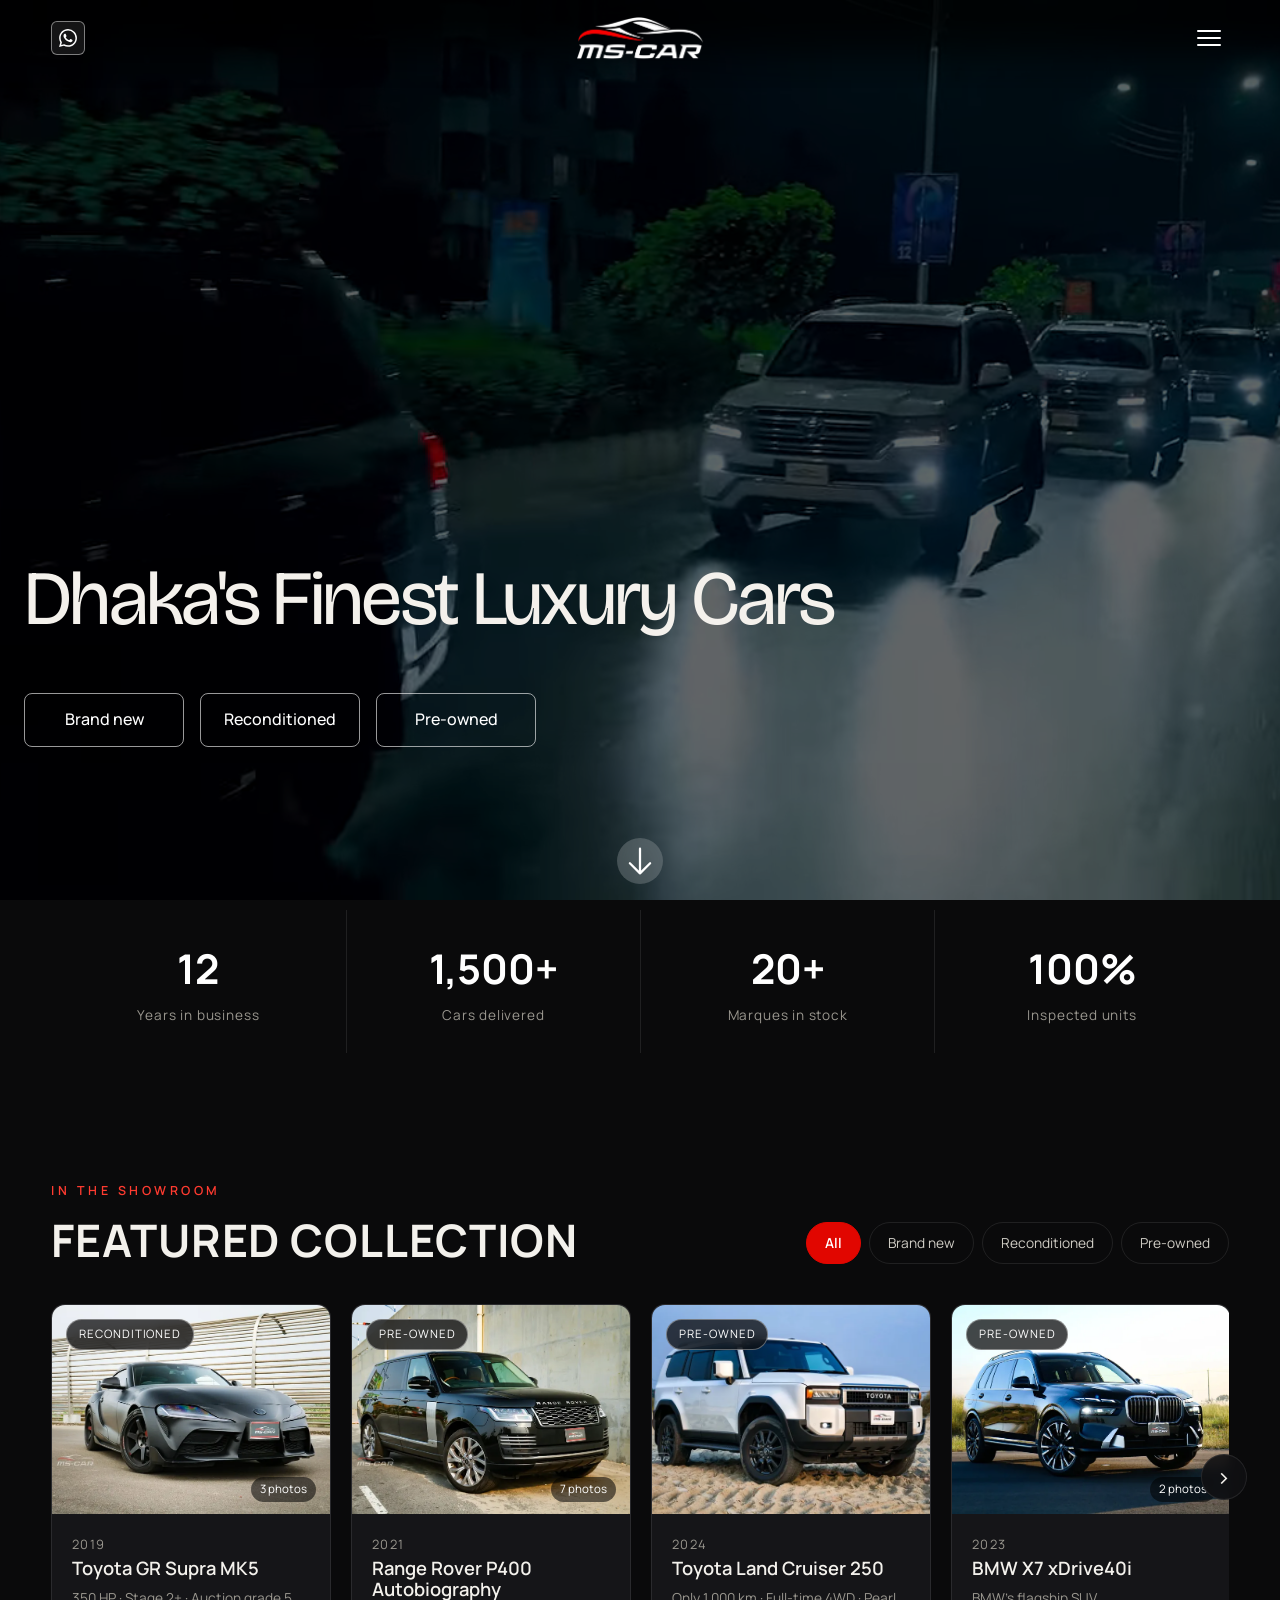
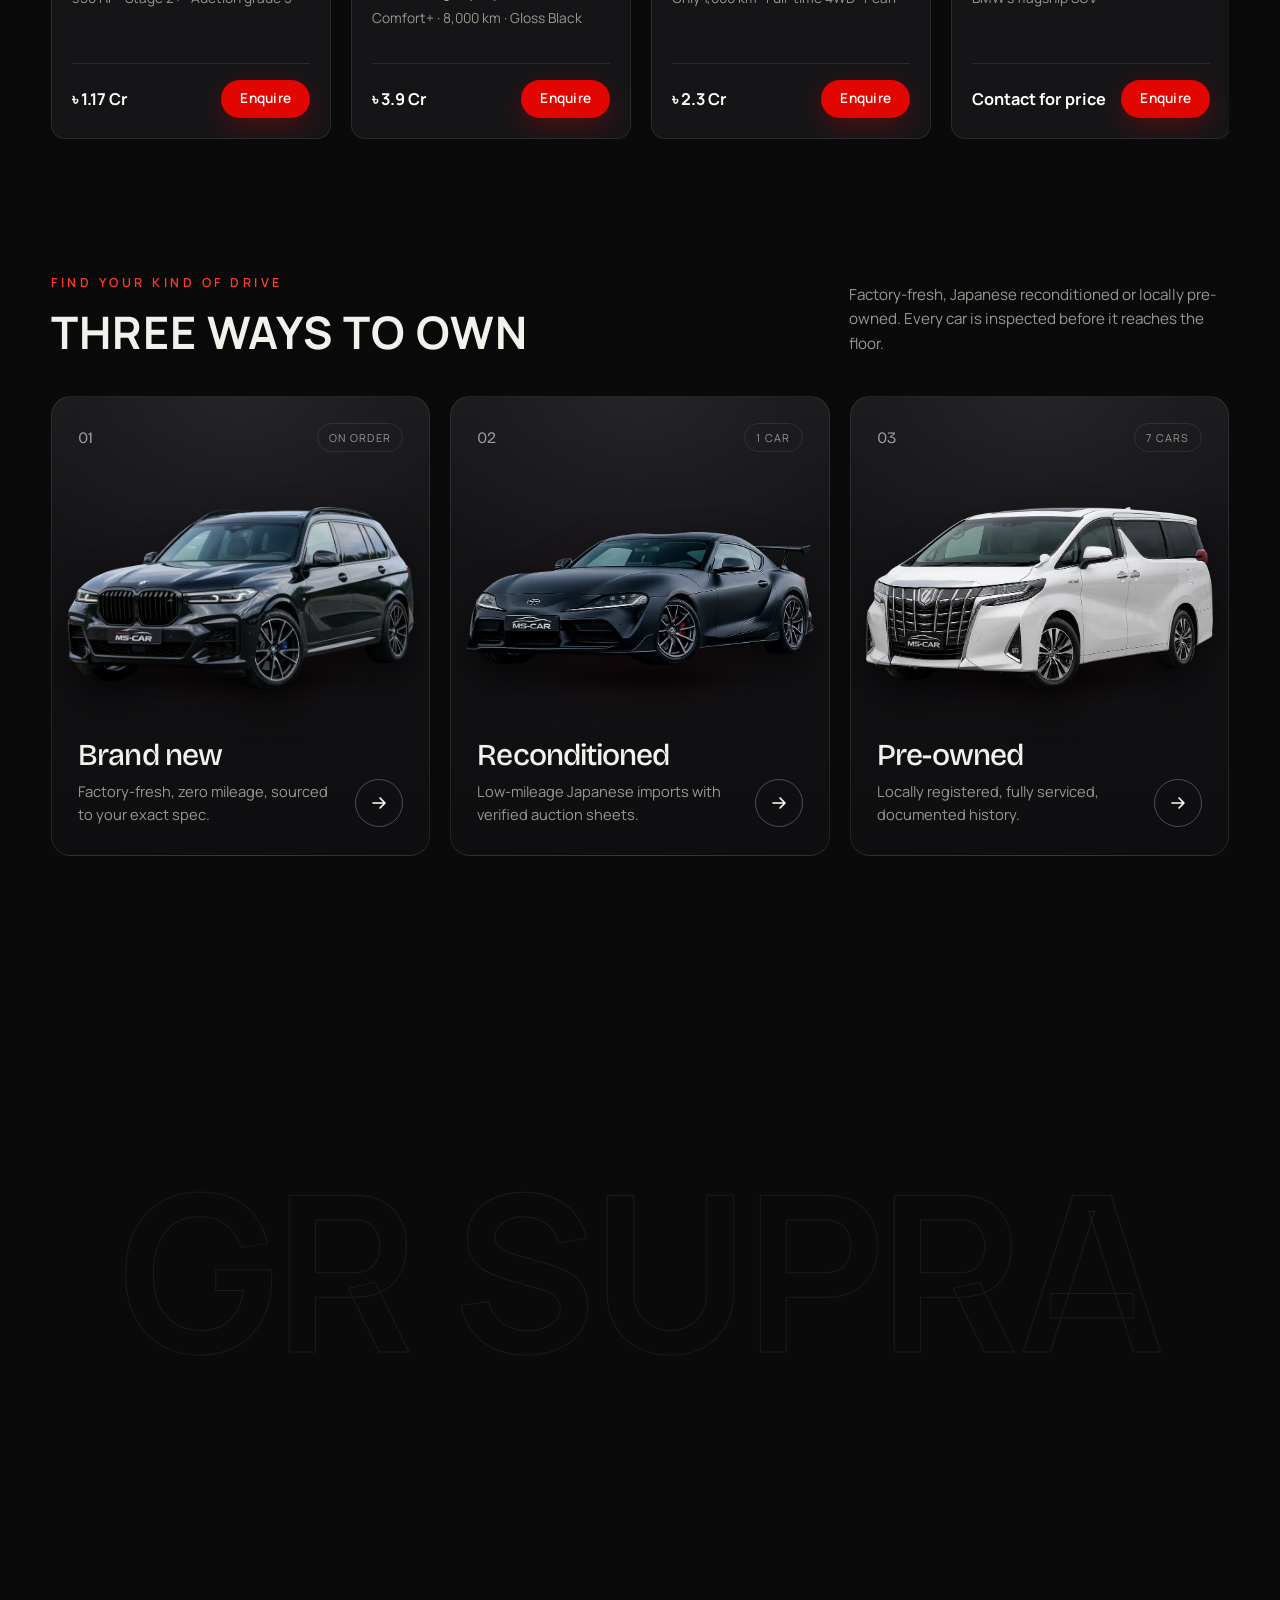
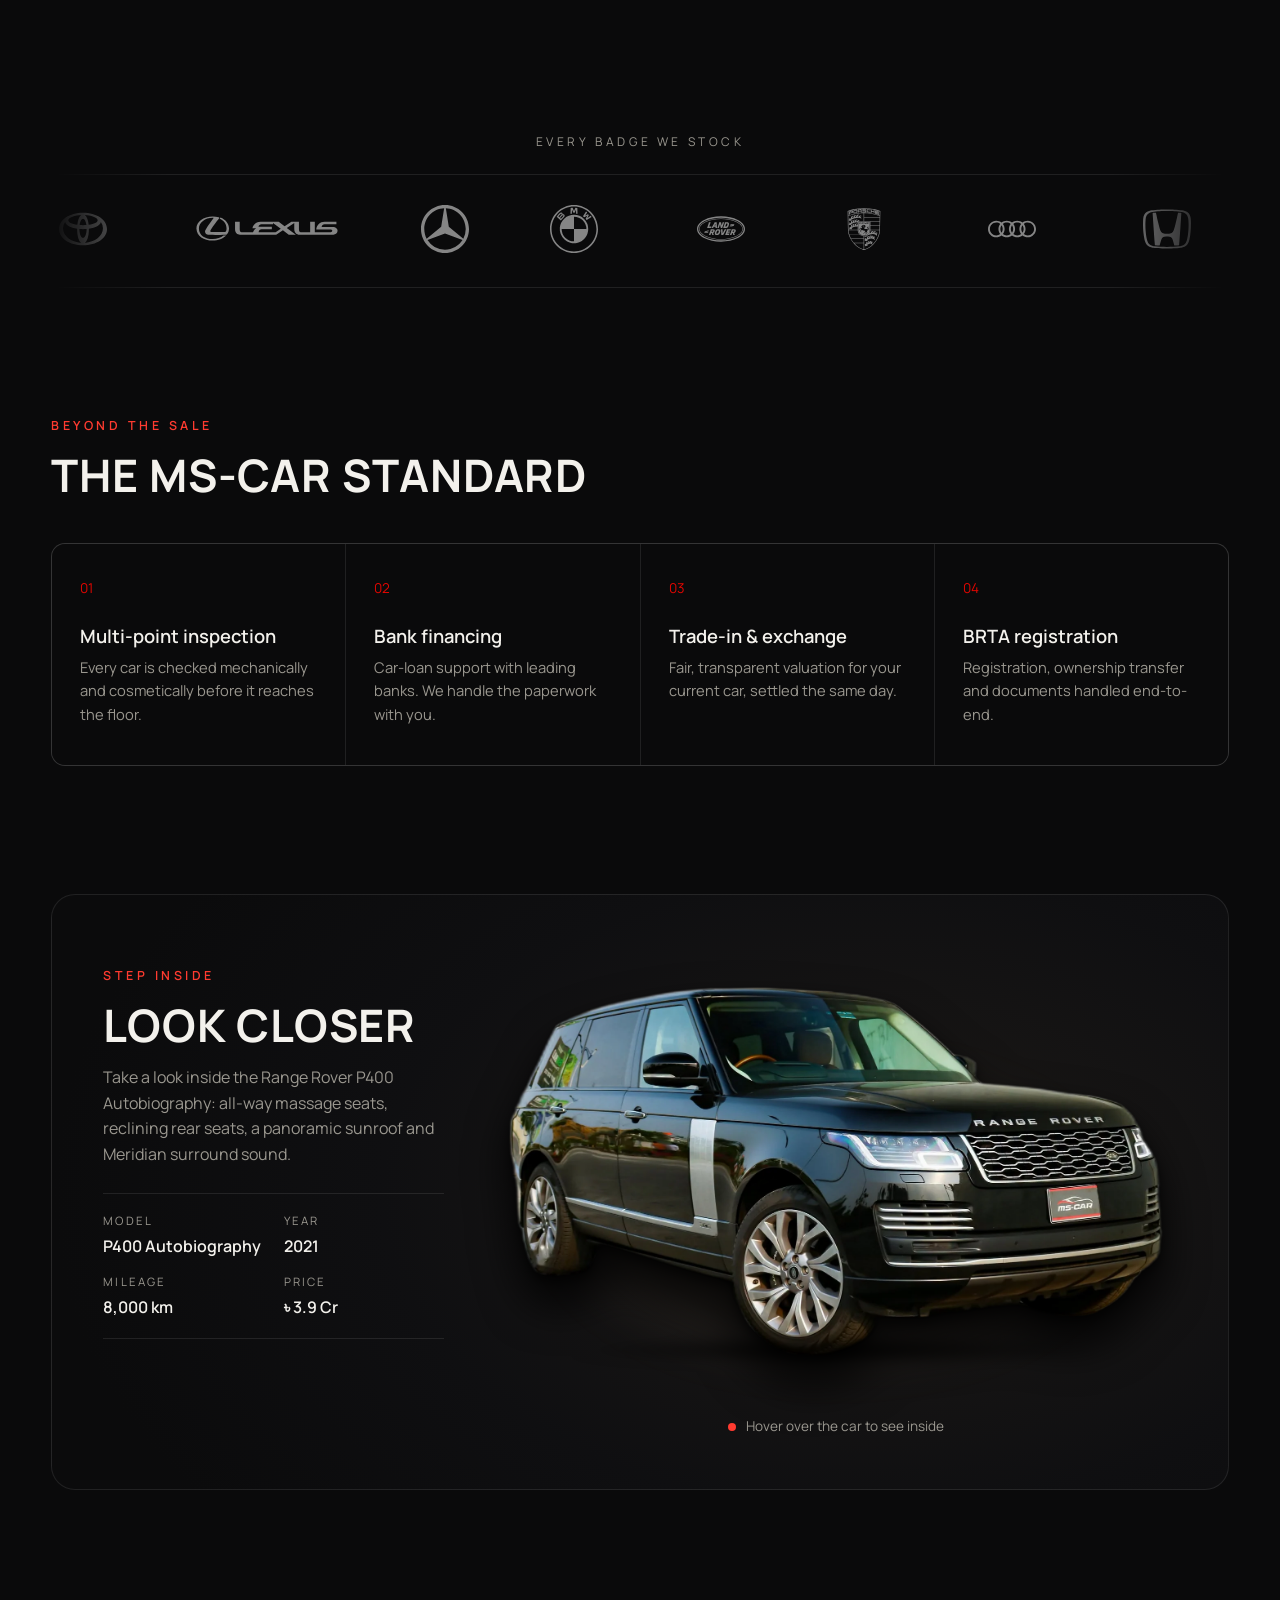
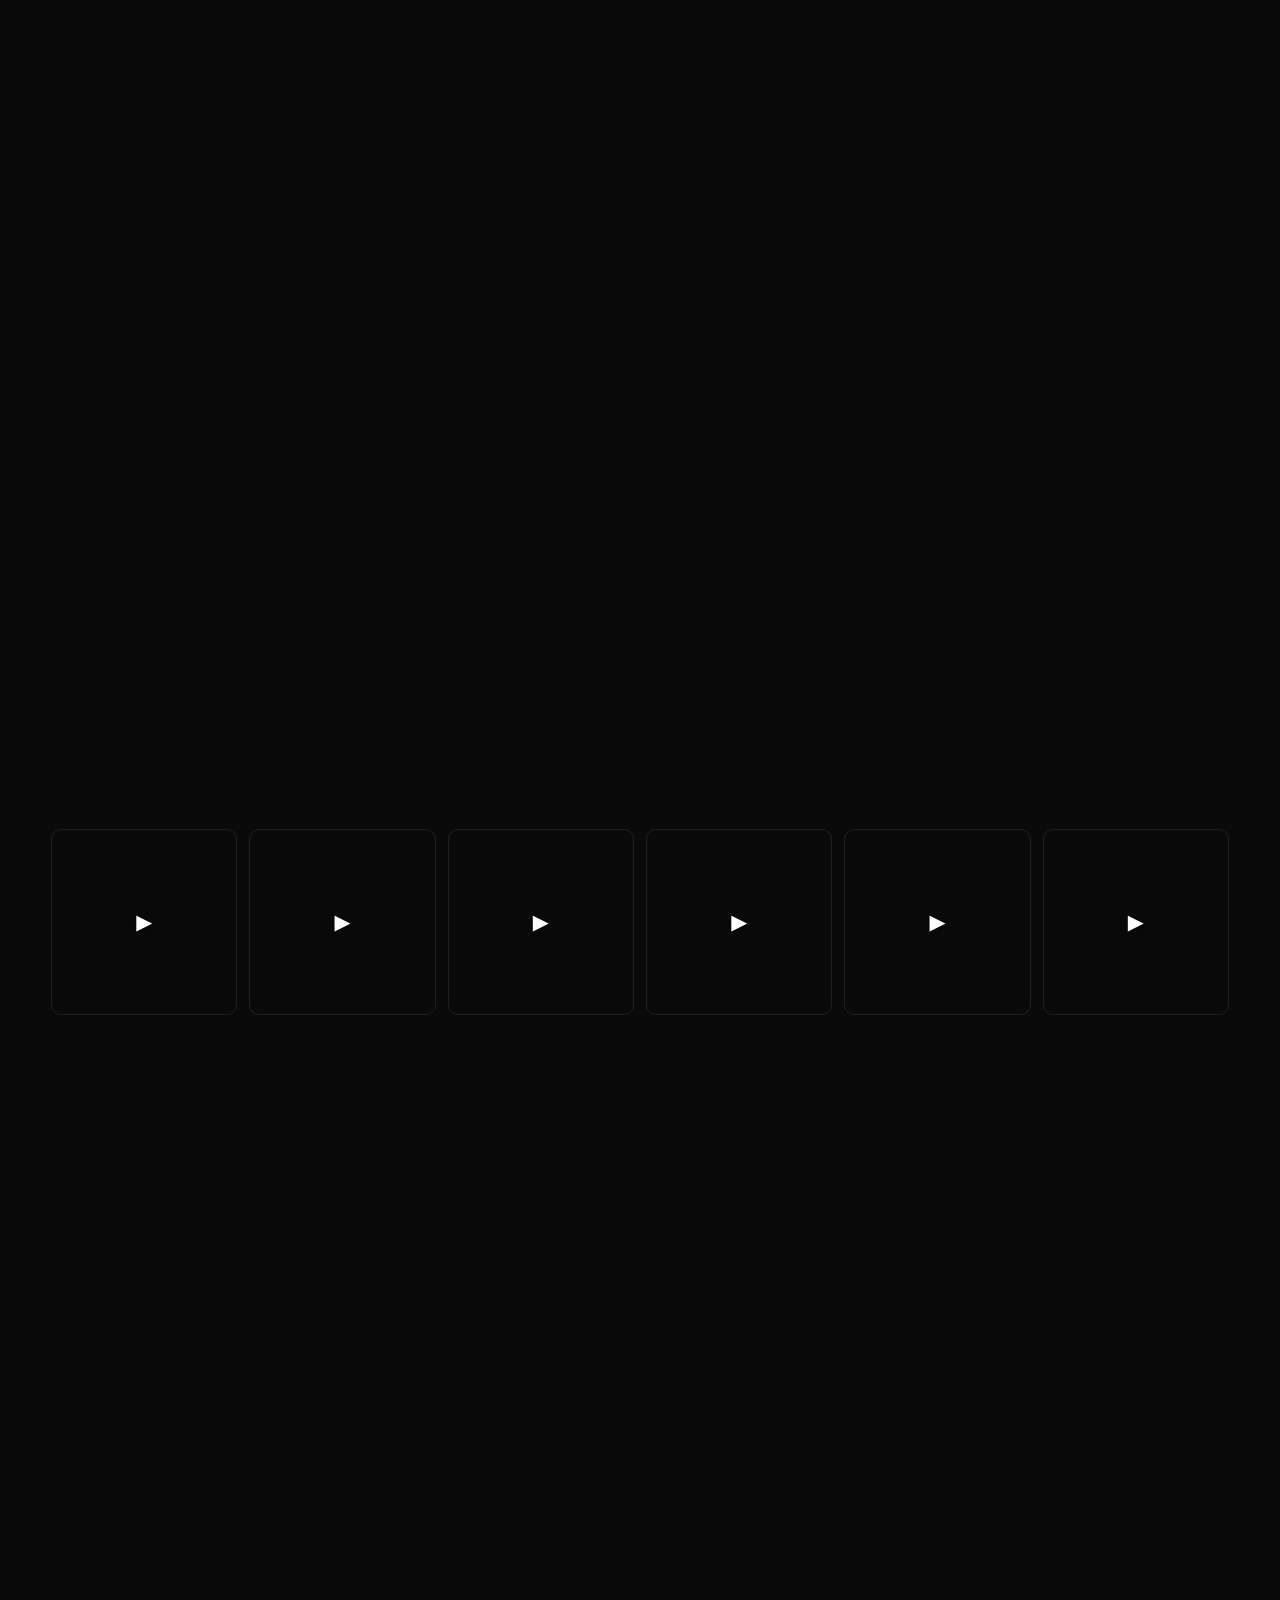
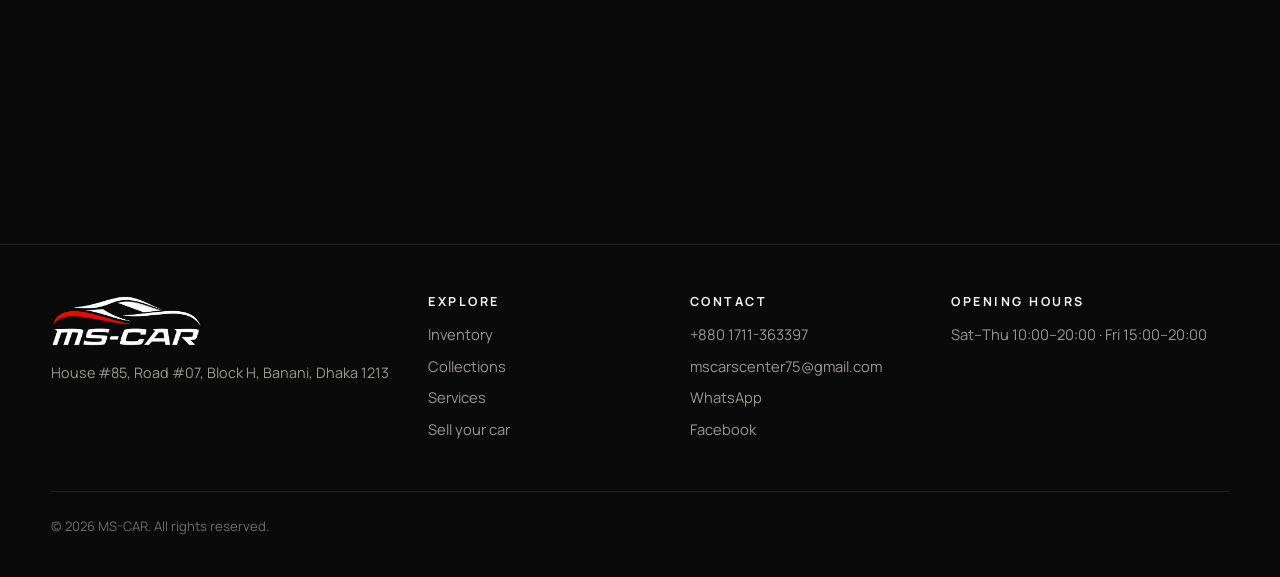
==== index.html @ f7b35444 "MS-CAR website demo Static demo site for MS-CAR (Banani, Dhaka): - Home: adaptive buffer-proof hero " ====
<!doctype html>
<html lang="en">
<head>
  <meta charset="utf-8">
  <meta name="viewport" content="width=device-width, initial-scale=1, viewport-fit=cover">
  <title>MS-CAR | Luxury Cars in Banani, Dhaka</title>
  <meta name="description" content="MS-CAR, Banani Model Town, Dhaka. Brand new, reconditioned and pre-owned luxury cars, hand-picked and fully inspected.">
  <meta name="theme-color" content="#0a0a0b">
  <link rel="icon" href="assets/img/favicon.svg" type="image/svg+xml">

  <!-- The poster shows instantly; it is the only hero asset fetched before first paint -->
  <link rel="preload" as="image" href="assets/video/hero-poster.jpg" media="(min-aspect-ratio: 100/105)" fetchpriority="high">
  <link rel="preload" as="image" href="assets/video/hero-poster-mobile.jpg" media="(max-aspect-ratio: 100/105)" fetchpriority="high">

  <link rel="preconnect" href="https://fonts.googleapis.com">
  <link rel="preconnect" href="https://fonts.gstatic.com" crossorigin>
  <link href="https://fonts.googleapis.com/css2?family=Bricolage+Grotesque:opsz,wght@12..96,300..600&family=Manrope:wght@300;400;500;600;700&family=Syncopate:wght@400;700&display=swap" rel="stylesheet">
  <link rel="stylesheet" href="css/style.css">
</head>
<body>

<!-- ============ HEADER ============ -->
<header class="nav" id="nav">
  <a class="nav__wa" data-wa href="#" aria-label="Chat with us on WhatsApp"><svg viewBox="0 0 24 24" width="18" height="18" fill="currentColor" aria-hidden="true"><path d="M17.47 14.38c-.3-.15-1.76-.87-2.03-.97-.27-.1-.47-.15-.67.15-.2.3-.77.97-.94 1.16-.17.2-.35.22-.64.08-.3-.15-1.26-.47-2.39-1.48-.88-.79-1.48-1.76-1.65-2.06-.17-.3-.02-.46.13-.6.13-.14.3-.35.45-.52.15-.17.2-.3.3-.5.1-.2.05-.37-.03-.52-.07-.15-.67-1.61-.92-2.2-.24-.58-.49-.5-.67-.51h-.57c-.2 0-.52.07-.8.37-.27.3-1.04 1.02-1.04 2.48s1.07 2.88 1.21 3.07c.15.2 2.1 3.2 5.08 4.49.71.3 1.26.49 1.7.63.71.22 1.36.19 1.87.12.57-.09 1.76-.72 2-1.41.25-.7.25-1.29.18-1.41-.08-.13-.27-.2-.57-.35M12.05 21.8a9.87 9.87 0 0 1-5.03-1.38l-.36-.22-3.74.99 1-3.65-.24-.37a9.86 9.86 0 0 1-1.51-5.26c0-5.45 4.44-9.88 9.89-9.88a9.88 9.88 0 0 1 9.88 9.9c0 5.44-4.44 9.88-9.89 9.88m8.41-18.3A11.82 11.82 0 0 0 12.05 0C5.5 0 .16 5.34.16 11.9c0 2.09.55 4.14 1.59 5.94L.06 24l6.3-1.65a11.9 11.9 0 0 0 5.69 1.45h.01c6.55 0 11.89-5.34 11.89-11.9 0-3.17-1.24-6.16-3.48-8.4Z"/></svg></a>
  <a class="brand" href="#top" aria-label="MS-CAR home">
    <img src="assets/img/logo-white-sm.png" alt="MS-CAR" class="brand__logo" width="527" height="187">
  </a>
  <button class="nav__burger" aria-label="Open menu" aria-expanded="false" aria-controls="drawer"><span></span><span></span><span></span></button>
</header>

<div class="drawer" id="drawer" hidden>
  <a href="#inventory">Inventory</a>
  <a href="#categories">Collections</a>
  <a href="#services">Services</a>
  <a href="#showroom">Showroom</a>
  <a href="sell.html">Sell your car</a>
  <a href="#contact">Contact</a>
  <a class="btn btn--gold" data-wa href="#">Chat on WhatsApp</a>
</div>

<main id="top">

  <!-- ============ HERO (adaptive video) ============ -->
  <section class="hero" id="hero" data-video-base="assets/video/hero" data-tiers="720,480,mobile">
    <div class="hero__media">
      <div class="hero__poster"></div>
      <video class="hero__video" muted playsinline loop disablepictureinpicture preload="none" aria-hidden="true" tabindex="-1"></video>
      <div class="hero__shade"></div>
    </div>

    <div class="hero__content">
      <h1 class="hero__title">Dhaka's Finest Luxury Cars</h1>
      <div class="hero__cats">
        <a class="hero__cat" href="#inventory" data-jump="Brand new">Brand new</a>
        <a class="hero__cat" href="#inventory" data-jump="Reconditioned">Reconditioned</a>
        <a class="hero__cat" href="#inventory" data-jump="Pre-owned">Pre-owned</a>
      </div>
    </div>

    <a class="hero__scroll" href="#inventory" aria-label="Scroll down">
      <svg viewBox="0 0 24 24" fill="none" aria-hidden="true"><path d="M12 3.75v16.5m0 0 6.75-6.75M12 20.25 5.25 13.5" stroke="#fff" stroke-width="1.5" stroke-linecap="round" stroke-linejoin="round"/></svg>
    </a>
  </section>

  <!-- ============ STATS ============ -->
  <section class="stats" id="stats" aria-label="At a glance">
    <!-- PLACEHOLDER figures: confirm with client -->
    <div class="stat reveal"><b data-count="12">0</b><span>Years in business</span></div>
    <div class="stat reveal"><b data-count="1500" data-suffix="+">0</b><span>Cars delivered</span></div>
    <div class="stat reveal"><b data-count="20" data-suffix="+">0</b><span>Marques in stock</span></div>
    <div class="stat reveal"><b data-count="100" data-suffix="%">0</b><span>Inspected units</span></div>
  </section>

  <!-- ============ INVENTORY ============ -->
  <section class="section" id="inventory">
    <div class="section__head">
      <div>
        <p class="eyebrow reveal">In the showroom</p>
        <h2 class="reveal">Featured collection</h2>
      </div>
      <div class="filters reveal" role="tablist" aria-label="Filter cars">
        <button class="chip is-active" data-filter="all" role="tab" aria-selected="true">All</button>
        <button class="chip" data-filter="Brand new" role="tab" aria-selected="false">Brand new</button>
        <button class="chip" data-filter="Reconditioned" role="tab" aria-selected="false">Reconditioned</button>
        <button class="chip" data-filter="Pre-owned" role="tab" aria-selected="false">Pre-owned</button>
      </div>
    </div>

    <div class="rail">
      <button class="rail__btn rail__btn--prev" aria-label="Previous cars">‹</button>
      <div class="rail__track" id="cars" tabindex="0" aria-live="polite"></div>
      <button class="rail__btn rail__btn--next" aria-label="Next cars">›</button>
    </div>
  </section>

  <!-- ============ CATEGORIES ============ -->
  <section class="section" id="categories">
    <div class="section__head">
      <div>
        <p class="eyebrow reveal">Find your kind of drive</p>
        <h2 class="reveal">Three ways to own</h2>
      </div>
      <p class="section__lead reveal">Factory-fresh, Japanese reconditioned or locally pre-owned. Every car is inspected before it reaches the floor.</p>
    </div>
    <div class="cats">
      <a class="cat reveal" href="#inventory" data-jump="Brand new">
        <div class="cat__top"><span class="cat__n">01</span><span class="cat__count" data-status-count="Brand new"></span></div>
        <div class="cat__stage">
          <span class="cat__glow" aria-hidden="true"></span>
          <img class="cat__car" src="assets/img/cutouts/bmw-x7-2023.webp" alt="" loading="lazy" decoding="async">
          <span class="cat__shadow" aria-hidden="true"></span>
        </div>
        <div class="cat__body">
          <div><h3>Brand new</h3><p>Factory-fresh, zero mileage, sourced to your exact spec.</p></div>
          <span class="cat__go" aria-hidden="true"><svg viewBox="0 0 16 16" width="16" height="16" fill="none" aria-hidden="true"><path d="M2 8h12M9 3l5 5-5 5" stroke="currentColor" stroke-width="1.6" stroke-linecap="round" stroke-linejoin="round"/></svg></span>
        </div>
      </a>
      <a class="cat reveal" href="#inventory" data-jump="Reconditioned">
        <div class="cat__top"><span class="cat__n">02</span><span class="cat__count" data-status-count="Reconditioned"></span></div>
        <div class="cat__stage">
          <span class="cat__glow" aria-hidden="true"></span>
          <img class="cat__car" src="assets/img/cutouts/toyota-supra-2019.webp" alt="" loading="lazy" decoding="async">
          <span class="cat__shadow" aria-hidden="true"></span>
        </div>
        <div class="cat__body">
          <div><h3>Reconditioned</h3><p>Low-mileage Japanese imports with verified auction sheets.</p></div>
          <span class="cat__go" aria-hidden="true"><svg viewBox="0 0 16 16" width="16" height="16" fill="none" aria-hidden="true"><path d="M2 8h12M9 3l5 5-5 5" stroke="currentColor" stroke-width="1.6" stroke-linecap="round" stroke-linejoin="round"/></svg></span>
        </div>
      </a>
      <a class="cat reveal" href="#inventory" data-jump="Pre-owned">
        <div class="cat__top"><span class="cat__n">03</span><span class="cat__count" data-status-count="Pre-owned"></span></div>
        <div class="cat__stage">
          <span class="cat__glow" aria-hidden="true"></span>
          <img class="cat__car" src="assets/img/cutouts/toyota-alphard-2020.webp" alt="" loading="lazy" decoding="async">
          <span class="cat__shadow" aria-hidden="true"></span>
        </div>
        <div class="cat__body">
          <div><h3>Pre-owned</h3><p>Locally registered, fully serviced, documented history.</p></div>
          <span class="cat__go" aria-hidden="true"><svg viewBox="0 0 16 16" width="16" height="16" fill="none" aria-hidden="true"><path d="M2 8h12M9 3l5 5-5 5" stroke="currentColor" stroke-width="1.6" stroke-linecap="round" stroke-linejoin="round"/></svg></span>
        </div>
      </a>
    </div>
  </section>

  <!-- ============ SPOTLIGHT (reel) ============ -->
  <section class="spot" id="spotlight">
    <span class="spot__bgword" aria-hidden="true">GR SUPRA</span>
    <div class="spot__wrap">
      <div class="spot__media reveal">
        <span class="spot__glow" aria-hidden="true"></span>
        <div class="spot__frame" id="spotFrame">
          <img class="spot__poster" src="assets/video/supra-reel-poster.jpg" alt="Toyota GR Supra MK5 at MS-CAR" width="720" height="1280" loading="lazy" decoding="async">
          <video class="spot__video" muted playsinline loop preload="none" disablepictureinpicture data-base="assets/video/supra-reel" aria-label="Walk-around video of the Toyota GR Supra MK5"></video>
          <button class="spot__sound" type="button" aria-pressed="false" aria-label="Turn sound on"><svg class="i-off" viewBox="0 0 24 24" width="18" height="18" fill="none" stroke="currentColor" stroke-width="1.8" stroke-linecap="round" stroke-linejoin="round" aria-hidden="true"><path d="M11 5 6 9H3v6h3l5 4V5Z"/><path d="m22 9-6 6M16 9l6 6"/></svg><svg class="i-on" viewBox="0 0 24 24" width="18" height="18" fill="none" stroke="currentColor" stroke-width="1.8" stroke-linecap="round" stroke-linejoin="round" aria-hidden="true"><path d="M11 5 6 9H3v6h3l5 4V5Z"/><path d="M15.5 8.5a5 5 0 0 1 0 7M18.5 5.5a9 9 0 0 1 0 13"/></svg></button>
          <div class="spot__progress" aria-hidden="true"><span></span></div>
        </div>
      </div>
      <div class="spot__text">
        <p class="eyebrow reveal">Spotlight · On the floor now</p>
        <h2 class="reveal">Toyota GR Supra MK5</h2>
        <p class="spot__lead reveal">Where aggressive design meets pure performance. Stage 2+ tuned to 350 HP, Japan auction grade 5, and never run on local octane. Watch the walk-around, filmed at MS-CAR.</p>
        <dl class="spot__facts reveal">
          <div><dt>Year</dt><dd>2019</dd></div>
          <div><dt>Power</dt><dd>350 HP</dd></div>
          <div><dt>Mileage</dt><dd>12,600 km</dd></div>
          <div><dt>Price</dt><dd>৳ 1.17 Cr</dd></div>
        </dl>
        <div class="spot__ctas reveal">
          <a class="btn btn--gold" href="car.html?id=toyota-gr-supra-mk5-2019">View full details</a>
          <a class="btn btn--ghost" data-wa-car="2019 Toyota GR Supra MK5" href="#">Enquire on WhatsApp</a>
        </div>
      </div>
    </div>
  </section>

  <!-- ============ BRANDS MARQUEE ============ -->
  <section class="brands" aria-labelledby="brandsTitle">
    <p class="brands__title" id="brandsTitle">Every badge we stock</p>
    <div class="marquee" aria-label="Brand logos">
      <div class="marquee__track" id="brands"></div>
    </div>
  </section>

  <!-- ============ SERVICES ============ -->
  <section class="section" id="services">
    <p class="eyebrow reveal">Beyond the sale</p>
    <h2 class="reveal">The MS-CAR standard</h2>
    <div class="services">
      <article class="svc reveal"><span class="svc__n">01</span><h3>Multi-point inspection</h3><p>Every car is checked mechanically and cosmetically before it reaches the floor.</p></article>
      <article class="svc reveal"><span class="svc__n">02</span><h3>Bank financing</h3><p>Car-loan support with leading banks. We handle the paperwork with you.</p></article>
      <article class="svc reveal"><span class="svc__n">03</span><h3>Trade-in &amp; exchange</h3><p>Fair, transparent valuation for your current car, settled the same day.</p></article>
      <article class="svc reveal"><span class="svc__n">04</span><h3>BRTA registration</h3><p>Registration, ownership transfer and documents handled end-to-end.</p></article>
    </div>
  </section>

  <!-- ============ STEP INSIDE (interior reveal) ============ -->
  <section class="inside" id="inside">
    <div class="inside__wrap">
      <div class="inside__text">
        <p class="eyebrow reveal">Step inside</p>
        <h2 class="reveal">Look closer</h2>
        <p class="inside__lead reveal">Take a look inside the Range Rover P400 Autobiography: all-way massage seats, reclining rear seats, a panoramic sunroof and Meridian surround sound.</p>
        <dl class="inside__specs reveal">
          <div><dt>Model</dt><dd>P400 Autobiography</dd></div>
          <div><dt>Year</dt><dd>2021</dd></div>
          <div><dt>Mileage</dt><dd>8,000 km</dd></div>
          <div><dt>Price</dt><dd>৳ 3.9 Cr</dd></div>
        </dl>
        <div class="inside__ctas reveal">
          <a class="btn btn--gold" href="car.html?id=range-rover-p400-autobiography-2021">View full details</a>
          <a class="btn btn--ghost" data-wa-car="2021 Range Rover P400 Autobiography" href="#">Enquire</a>
        </div>
      </div>

      <div class="inside__stage" id="insideStage">
        <span class="inside__glow" aria-hidden="true"></span>
        <div class="inside__car" id="insideCar">
          <img class="inside__ext" src="assets/img/inside/rr-exterior.webp" alt="2021 Range Rover P400 Autobiography in Gloss Black" width="1600" height="903" loading="lazy" decoding="async">
          <div class="inside__int" aria-hidden="true">
            <img class="is-on" data-zone="Rear lounge" data-fx=".5" data-fy=".45" data-src="assets/img/cars/web/range-rover-2021-in-2-1600.webp" width="2048" height="1365" alt="" decoding="async">
            <img class="" data-zone="Front cabin" data-fx=".58" data-fy=".42" data-src="assets/img/cars/web/range-rover-2021-in-1-1600.webp" width="2048" height="1365" alt="" decoding="async">
            <img class="" data-zone="Door trim" data-fx=".52" data-fy=".42" data-src="assets/img/cars/web/range-rover-2021-in-3-1600.webp" width="2048" height="1365" alt="" decoding="async">
            <img class="" data-zone="Driver display" data-fx=".5" data-fy=".64" data-src="assets/img/cars/web/range-rover-2021-in-5-1600.webp" width="2048" height="1365" alt="" decoding="async">
            <img class="" data-zone="Centre console" data-fx=".42" data-fy=".55" data-src="assets/img/cars/web/range-rover-2021-in-4-1600.webp" width="2048" height="1365" alt="" decoding="async">
          </div>
          <span class="inside__shadow" aria-hidden="true"></span>
        </div>
        <span class="inside__lens" aria-hidden="true"><span class="inside__label"></span></span>
        <p class="inside__hint"><span class="inside__dot" aria-hidden="true"></span><span class="hint-hover">Hover over the car to see inside</span><span class="hint-touch">Touch and drag over the car to see inside</span></p>
      </div>
    </div>
  </section>

  <!-- ============ SHOWROOM ============ -->
  <section class="showroom" id="showroom">
    <div class="showroom__text">
      <p class="eyebrow reveal">The MS-CAR experience</p>
      <h2 class="reveal">Experience beyond ordinary</h2>
      <p class="reveal">From the showroom in Banani Model Town to the open road. Take your time with every car, test drive in comfort, and leave with a car you are sure about.</p>
      <a class="btn btn--gold reveal" href="#contact">Plan a visit</a>
    </div>
    <div class="showroom__grid">
      <div class="ph reveal" data-img="assets/img/showroom-1.webp"></div>
      <div class="ph reveal" data-img="assets/img/showroom-2.webp"></div>
      <div class="ph reveal" data-img="assets/img/showroom-3.webp"></div>
    </div>
  </section>

  <!-- ============ SOCIAL ============ -->
  <section class="section" id="social">
    <div class="section__head">
      <div>
        <p class="eyebrow reveal">@mscar</p>
        <h2 class="reveal">Fresh from the floor</h2>
      </div>
      <a class="link reveal" data-fb href="#" target="_blank" rel="noopener">Follow on Facebook →</a>
    </div>
    <div class="social" id="socialGrid"></div>
  </section>

  <!-- ============ CONTACT ============ -->
  <section class="contact" id="contact">
    <div class="contact__card reveal">
      <p class="eyebrow">Visit · Call · Chat</p>
      <h2>Your next car is one message away.</h2>
      <div class="contact__ctas">
        <a class="btn btn--gold" data-wa href="#">Chat on WhatsApp</a>
        <a class="btn btn--ghost" data-tel href="#"></a>
      </div>
      <dl class="contact__meta">
        <div><dt>Address</dt><dd><span data-address></span><br><small data-address-note></small></dd></div>
        <div><dt>Email</dt><dd><a data-email href="#"></a></dd></div>
        <div><dt>Hours</dt><dd data-hours></dd></div>
      </dl>
      <a class="link" data-map href="#" target="_blank" rel="noopener">Get directions →</a>
    </div>
    <div class="contact__map reveal">
      <iframe title="MS-CAR location" loading="lazy" referrerpolicy="no-referrer-when-downgrade" data-map-embed></iframe>
    </div>
  </section>
</main>

<footer class="footer">
  <div class="footer__brand">
    <img src="assets/img/logo-white-sm.png" alt="MS-CAR" width="527" height="187">
    <p data-address></p>
  </div>
  <nav class="footer__col" aria-label="Explore">
    <h4>Explore</h4>
    <a href="#inventory">Inventory</a><a href="#categories">Collections</a><a href="#services">Services</a><a href="sell.html">Sell your car</a>
  </nav>
  <div class="footer__col">
    <h4>Contact</h4>
    <a data-tel href="#"></a><a data-email href="#"></a><a data-wa href="#">WhatsApp</a><a data-fb href="#" target="_blank" rel="noopener">Facebook</a>
  </div>
  <div class="footer__col">
    <h4>Opening hours</h4>
    <p data-hours></p>
  </div>
  <p class="footer__copy">© <span data-year></span> MS-CAR. All rights reserved.</p>
</footer>

<a class="wa-float" data-wa href="#" aria-label="Chat on WhatsApp">
  <svg viewBox="0 0 32 32" width="28" height="28" aria-hidden="true"><path fill="currentColor" d="M16 3a13 13 0 0 0-11.2 19.6L3 29l6.6-1.7A13 13 0 1 0 16 3Zm0 23.7c-2 0-4-.5-5.7-1.6l-.4-.2-3.9 1 1-3.8-.3-.4A10.7 10.7 0 1 1 16 26.7Zm5.9-8c-.3-.2-1.9-1-2.2-1-.3-.2-.5-.2-.7.1l-1 1.3c-.2.2-.4.2-.7 0a8.8 8.8 0 0 1-4.4-3.8c-.3-.6.3-.5 1-1.7.1-.2 0-.4 0-.6l-1-2.4c-.3-.6-.5-.5-.7-.5h-.6c-.2 0-.6 0-.9.4-.3.3-1.1 1.1-1.1 2.7s1.2 3.1 1.3 3.3c.2.2 2.3 3.5 5.5 4.9 2 .9 2.8 1 3.8.8.6-.1 1.9-.8 2.2-1.5.2-.7.2-1.4.2-1.5-.1-.2-.3-.3-.7-.4Z"/></svg>
</a>

<script src="js/data.js"></script>
<script src="js/common.js"></script>
<script src="js/home.js"></script>
</body>
</html>
---- css/style.css ----
/* =========================================================
   MS Car Center: luxury dark theme
========================================================= */
:root {
  --bg: #0a0a0b;
  --bg-2: #111113;
  --card: #151518;
  --line: rgba(255, 255, 255, 0.09);
  --text: #f3f1ec;
  --muted: #9a978f;
  --gold: #e10600;   /* brand red (from MS-CAR logo) */
  --gold-2: #ff3b30;
  --silver: #d9dbe0;
  --radius: 14px;
  --gutter: clamp(16px, 4vw, 56px);
  --max: 1320px;
  --display: "Syncopate", "Manrope", system-ui, sans-serif;
  --body: "Manrope", system-ui, -apple-system, "Segoe UI", sans-serif;
  --ease: cubic-bezier(0.22, 1, 0.36, 1);
}

*, *::before, *::after { box-sizing: border-box; }
html { scroll-behavior: smooth; -webkit-text-size-adjust: 100%; }
body {
  margin: 0; background: var(--bg); color: var(--text);
  font: 400 16px/1.6 var(--body); overflow-x: hidden;
  -webkit-font-smoothing: antialiased;
}
img, video { display: block; max-width: 100%; }
a { color: inherit; text-decoration: none; }
button { font: inherit; color: inherit; cursor: pointer; }
h1, h2, h3, h4 { margin: 0; font-weight: 700; line-height: 1.1; }
h2 { font-family: var(--display); font-size: clamp(1.6rem, 3.6vw, 2.8rem); letter-spacing: 0.02em; text-transform: uppercase; }
h3 { font-size: 1.15rem; font-weight: 600; }
:focus-visible { outline: 2px solid var(--gold); outline-offset: 3px; }

.eyebrow {
  margin: 0 0 14px; color: var(--gold-2); font-size: 0.78rem; font-weight: 600;
  letter-spacing: 0.28em; text-transform: uppercase;
}
.link { color: var(--gold-2); font-weight: 600; white-space: nowrap; }
.link:hover { color: var(--gold-2); }

/* ---------- Buttons ---------- */
.btn {
  display: inline-flex; align-items: center; justify-content: center; gap: 10px;
  min-height: 48px; padding: 0 26px; border-radius: 999px; border: 1px solid transparent;
  font-weight: 600; font-size: 0.95rem; letter-spacing: 0.02em; white-space: nowrap;
  transition: transform .3s var(--ease), background .3s, color .3s, border-color .3s;
}
.btn:hover { transform: translateY(-2px); }
.btn--gold { background: var(--gold); color: #fff; box-shadow: 0 8px 28px rgba(225,6,0,.28); }
.btn--gold:hover { background: var(--gold-2); }
.btn--ghost { border-color: rgba(255,255,255,.35); background: rgba(255,255,255,.04); backdrop-filter: blur(8px); -webkit-backdrop-filter: blur(8px); }
.btn--ghost:hover { border-color: var(--gold); color: var(--gold-2); }
.btn--sm { min-height: 38px; padding: 0 18px; font-size: 0.85rem; }

/* ---------- Header (centred logo, like the reference) ---------- */
.nav {
  position: fixed; inset: 0 0 auto; z-index: 50;
  display: grid; grid-template-columns: 1fr auto 1fr; align-items: center;
  padding: 16px max(var(--gutter), calc((100% - 1280px) / 2)) 28px;
  background: linear-gradient(rgba(0,0,0,.8) 0%, rgba(0,0,0,.8) 22%, rgba(0,0,0,.6) 47%, rgba(0,0,0,.2) 75%, transparent);
  transition: background .4s, padding .4s;
}
.nav.is-solid { background: rgba(10,10,11,.85); backdrop-filter: blur(14px); -webkit-backdrop-filter: blur(14px); padding-block: 10px; }
.nav__wa {
  justify-self: start; display: grid; place-items: center; width: 34px; height: 34px;
  border-radius: 6px; border: 1px solid rgba(255,255,255,.45); background: rgba(255,255,255,.08); color: #fff;
  transition: background .3s, border-color .3s;
}
.nav__wa:hover { background: rgba(255,255,255,.2); border-color: #fff; }
.brand { justify-self: center; display: block; }
.brand__logo { height: 44px; width: auto; transition: height .4s; }
.nav.is-solid .brand__logo { height: 36px; }
.nav__burger { justify-self: end; width: 40px; height: 40px; border: 0; background: none; position: relative; z-index: 60; }
.nav__burger span { position: absolute; left: 8px; right: 8px; height: 2px; border-radius: 2px; background: #fff; transition: transform .35s var(--ease), opacity .25s, top .35s var(--ease); }
.nav__burger span:nth-child(1) { top: 12px; }
.nav__burger span:nth-child(2) { top: 19px; }
.nav__burger span:nth-child(3) { top: 26px; }
.drawer-open .nav__burger span:nth-child(1) { top: 19px; transform: rotate(45deg); }
.drawer-open .nav__burger span:nth-child(2) { opacity: 0; }
.drawer-open .nav__burger span:nth-child(3) { top: 19px; transform: rotate(-45deg); }

.drawer {
  position: fixed; inset: 0; z-index: 40; background: #08080a;
  display: flex; flex-direction: column; justify-content: center; gap: 22px;
  padding: 0 max(var(--gutter), calc((100% - 1280px) / 2));
  opacity: 0; transition: opacity .35s;
}
.drawer a:not(.btn) { font-family: "Bricolage Grotesque", var(--body); font-size: clamp(1.8rem, 5vw, 3.2rem); letter-spacing: -.03em; line-height: 1.1; transition: color .3s; }
.drawer a:not(.btn):hover { color: var(--gold-2); }
.drawer .btn { align-self: flex-start; margin-top: 18px; }
.drawer[hidden] { display: none; }
.drawer { pointer-events: none; }
.drawer-open .drawer { opacity: 1; pointer-events: auto; }
.drawer-open { overflow: hidden; }

/* ---------- Hero (full-screen video, like the reference) ---------- */
.hero {
  position: relative; height: 100vh; height: 100svh; min-height: 520px;
  display: flex; align-items: flex-end; overflow: hidden; isolation: isolate;
  padding: 0 16px 144px;
}
.hero__media { position: absolute; inset: 0; z-index: -1; background: #050505; }
.hero__poster, .hero__video { position: absolute; inset: 0; width: 100%; height: 100%; object-fit: cover; }
.hero__poster {
  background: #0b0b0c url("../assets/video/hero-poster.jpg") center / cover no-repeat;
  animation: kenburns 24s ease-in-out infinite alternate;
}
@media (max-aspect-ratio: 100/105) { .hero__poster { background-image: url("../assets/video/hero-poster-mobile.jpg"); } }
@keyframes kenburns { from { transform: scale(1); } to { transform: scale(1.1); } }
.hero__video { opacity: 0; transition: opacity 1.4s var(--ease); }
.hero.has-video .hero__video { opacity: 1; }
.hero.has-video .hero__poster { animation-play-state: paused; }
.hero__shade { position: absolute; inset: 0; background: rgba(0,0,0,.6); }

.hero__content { width: 100%; max-width: 1280px; margin: 0 auto; display: flex; flex-direction: column; align-items: flex-start; }
.hero__title {
  font-family: "Bricolage Grotesque", var(--body); font-weight: 400; letter-spacing: -.035em; line-height: 1.18;
  font-size: clamp(2.75rem, 10.5vw, 5rem); color: #f4f1ec; margin: 0 0 24px; text-wrap: balance;
}
.hero__cats { display: flex; flex-wrap: wrap; align-items: center; gap: 8px; }
.hero__cat {
  display: inline-flex; align-items: center; justify-content: center;
  width: 112px; height: 40px; padding: 0 8px; border-radius: 8px; border: 1px solid rgba(255,255,255,.6);
  font-size: .875rem; font-weight: 500; color: #fff; white-space: nowrap;
  transition: background .3s, color .3s, border-color .3s;
}
.hero__cat:hover { background: #fff; color: #000; border-color: #fff; }

.hero__scroll { position: absolute; left: 50%; bottom: 24px; transform: translateX(-50%); display: grid; place-items: center; animation: bounce 1s infinite; }
.hero__scroll svg { width: 24px; height: 24px; }
@keyframes bounce {
  0%, 100% { transform: translate(-50%, -25%); animation-timing-function: cubic-bezier(.8, 0, 1, 1); }
  50% { transform: translate(-50%, 0); animation-timing-function: cubic-bezier(0, 0, .2, 1); }
}
@media (min-width: 640px) {
  .hero { padding-inline: 24px; }
  .hero__cats { gap: 16px; }
  .hero__cat { width: 160px; height: 54px; font-size: 1rem; padding: 0 12px; }
}
@media (min-width: 768px) {
  .hero { padding-bottom: 17svh; }
  .hero__title { font-size: clamp(4.5rem, 6vw, 6.5rem); margin-bottom: 48px; }
  .hero__scroll { bottom: 16px; padding: 5px; border-radius: 37px; background: rgba(255,255,255,.19); backdrop-filter: blur(26px); -webkit-backdrop-filter: blur(26px); }
  .hero__scroll svg { width: 36px; height: 36px; }
}

/* ---------- Stats ---------- */
.stats {
  display: grid; grid-template-columns: repeat(4, 1fr);
  max-width: var(--max); margin: 0 auto; padding: 10px var(--gutter) 0;
}
.stat { padding: 26px 10px; text-align: center; border-left: 1px solid var(--line); }
.stat:first-child { border-left: 0; }
.stat b { display: block; font-family: var(--display); font-size: clamp(1.6rem, 3.2vw, 2.6rem); color: #fff; }
.stat span { color: var(--muted); font-size: .85rem; letter-spacing: .06em; }

/* ---------- Sections ---------- */
.section { max-width: var(--max); margin: 0 auto; padding: clamp(70px, 10vw, 130px) var(--gutter) 0; }
.section > h2 { margin-bottom: 44px; }
.section__head { display: flex; align-items: flex-end; justify-content: space-between; gap: 24px; flex-wrap: wrap; margin-bottom: 40px; }

/* ---------- Placeholders ---------- */
.ph {
  position: relative; background:
    radial-gradient(120% 90% at 30% 20%, rgba(225,6,0,.12), transparent 60%),
    linear-gradient(135deg, #1b1a1d, #0f0f11);
  color: rgba(255,255,255,.25);
}
.ph--car { display: grid; place-items: center; }
.ph--car svg { width: 62%; }
.bg { background-size: cover; background-position: center; }

/* ---------- Filters ---------- */
.filters { display: flex; gap: 8px; flex-wrap: wrap; }
.chip { border: 1px solid var(--line); background: transparent; border-radius: 999px; padding: 9px 18px; font-size: .86rem; color: #cfccc4; transition: .3s; }
.chip:hover { border-color: rgba(225,6,0,.7); }
.chip.is-active { background: var(--gold); border-color: var(--gold); color: #fff; font-weight: 600; }

/* ---------- Inventory rail ---------- */
.rail { position: relative; }
.rail__track {
  display: grid; grid-auto-flow: column; grid-auto-columns: minmax(280px, calc((100% - 60px) / 4)); gap: 20px;
  overflow-x: auto; scroll-snap-type: x mandatory; scrollbar-width: none; padding-bottom: 6px;
  overscroll-behavior-x: contain;
}
.rail__track::-webkit-scrollbar { display: none; }
.rail__btn {
  position: absolute; top: 34%; z-index: 2; width: 46px; height: 46px; border-radius: 50%;
  border: 1px solid var(--line); background: rgba(16,16,18,.9); font-size: 1.5rem; line-height: 1;
  transition: .3s; backdrop-filter: blur(6px);
}
.rail__btn:hover:not(:disabled) { border-color: var(--gold); color: var(--gold); }
.rail__btn:disabled { opacity: 0; pointer-events: none; }
.rail__btn--prev { left: -18px; } .rail__btn--next { right: -18px; }

.car {
  scroll-snap-align: start; background: var(--card); border: 1px solid var(--line);
  border-radius: var(--radius); overflow: hidden; transition: transform .45s var(--ease), border-color .45s;
}
.car:hover { transform: translateY(-6px); border-color: rgba(225,6,0,.55); }
.car__img { position: relative; aspect-ratio: 4 / 3; overflow: hidden; }
.car__img img { position: absolute; inset: 0; width: 100%; height: 100%; object-fit: cover; transition: transform .8s var(--ease), opacity .6s var(--ease); }
.car:hover .car__img img { transform: scale(1.06); }
.car__img img.alt { opacity: 0; }
.car:hover .car__img img.alt { opacity: 1; }
.car__count { position: absolute; right: 14px; bottom: 12px; font-size: .72rem; color: #fff; background: rgba(0,0,0,.55); padding: 3px 9px; border-radius: 999px; }
.badge {
  position: absolute; top: 14px; left: 14px; padding: 5px 12px; border-radius: 999px;
  background: rgba(10,10,11,.75); border: 1px solid rgba(255,255,255,.35); color: #fff;
  font-size: .72rem; letter-spacing: .08em; text-transform: uppercase; backdrop-filter: blur(6px);
}
.car__body { padding: 20px 20px 16px; }
.car__year { margin: 0 0 4px; color: var(--muted); font-size: .8rem; letter-spacing: .1em; }
.car__specs { margin: 8px 0 18px; color: var(--muted); font-size: .86rem; }
.car__foot { display: flex; align-items: center; justify-content: space-between; gap: 12px; padding-top: 16px; border-top: 1px solid var(--line); }
.car__foot b { color: #fff; font-size: 1.02rem; }

/* ---------- Categories (studio cards with cut-out cars) ---------- */
.section__lead { max-width: 380px; margin: 0; color: var(--muted); font-size: .95rem; }
.cats { display: grid; grid-template-columns: repeat(3, 1fr); gap: 20px; }
.cat {
  position: relative; display: flex; flex-direction: column; overflow: hidden; isolation: isolate;
  min-height: 460px; padding: 26px 26px 28px; border-radius: 20px;
  border: 1px solid var(--line);
  background:
    radial-gradient(120% 70% at 50% 0%, rgba(255,255,255,.06), transparent 60%),
    linear-gradient(180deg, #17171b 0%, #0e0e10 100%);
  transition: border-color .5s var(--ease), transform .6s var(--ease);
}
.cat::before { /* faint studio grid */
  content: ""; position: absolute; inset: 0; z-index: -1; opacity: .5;
  background-image: linear-gradient(90deg, rgba(255,255,255,.035) 1px, transparent 1px), linear-gradient(rgba(255,255,255,.035) 1px, transparent 1px);
  background-size: 36px 36px;
  -webkit-mask-image: radial-gradient(80% 60% at 50% 55%, #000, transparent 80%); mask-image: radial-gradient(80% 60% at 50% 55%, #000, transparent 80%);
}
.cat:hover { border-color: rgba(225,6,0,.55); transform: translateY(-6px); }
.cat__top { display: flex; justify-content: space-between; align-items: center; font-size: .78rem; letter-spacing: .2em; text-transform: uppercase; color: var(--muted); }
.cat__n { font-family: "Bricolage Grotesque", var(--body); font-size: 1rem; letter-spacing: 0; color: rgba(255,255,255,.55); }
.cat__count { padding: 5px 11px; border: 1px solid var(--line); border-radius: 999px; letter-spacing: .12em; font-size: .68rem; }
.cat__stage { position: relative; flex: 1; display: flex; align-items: center; justify-content: center; margin: 10px -26px 4px; min-height: 230px; }
.cat__glow {
  position: absolute; left: 50%; top: 58%; width: 80%; height: 60%; transform: translate(-50%, -50%);
  background: radial-gradient(closest-side, rgba(225,6,0,.32), transparent); filter: blur(24px); opacity: .45;
  transition: opacity .6s var(--ease);
}
.cat:hover .cat__glow { opacity: 1; }
.cat__car {
  position: relative; z-index: 1; width: 92%; max-height: 220px; object-fit: contain;
  filter: drop-shadow(0 18px 18px rgba(0,0,0,.6));
  transition: transform .9s var(--ease);
}
.cat:hover .cat__car { transform: translateX(3%) scale(1.06); }
.cat__shadow {
  position: absolute; left: 50%; bottom: 16%; width: 70%; height: 26px; transform: translateX(-50%);
  background: radial-gradient(closest-side, rgba(0,0,0,.85), transparent); filter: blur(6px);
}
.cat__body { display: flex; align-items: flex-end; justify-content: space-between; gap: 18px; }
.cat__body h3 { font-family: "Bricolage Grotesque", var(--body); font-weight: 500; font-size: 1.9rem; letter-spacing: -.03em; margin-bottom: 8px; }
.cat__body p { margin: 0; color: var(--muted); font-size: .92rem; max-width: 260px; }
.cat__go {
  flex: none; display: grid; place-items: center; width: 48px; height: 48px; border-radius: 50%;
  border: 1px solid rgba(255,255,255,.25); color: #fff; transition: background .4s, border-color .4s, transform .5s var(--ease);
}
.cat:hover .cat__go { background: var(--gold); border-color: var(--gold); transform: rotate(-45deg); }

/* ---------- Spotlight reel ---------- */
.spot { position: relative; max-width: var(--max); margin: clamp(40px, 6vw, 90px) auto 0; padding: clamp(30px, 4vw, 40px) var(--gutter); isolation: isolate; overflow: hidden; overflow: clip; }
.spot__bgword {
  position: absolute; z-index: -1; left: 50%; top: 50%; transform: translate(-50%, -50%); white-space: nowrap; pointer-events: none;
  font-family: var(--display); font-weight: 700; font-size: clamp(5rem, 17vw, 15rem); letter-spacing: -.02em; line-height: 1;
  color: transparent; -webkit-text-stroke: 1px rgba(255,255,255,.07);
}
.spot__wrap { display: grid; grid-template-columns: auto 1fr; gap: clamp(32px, 6vw, 96px); align-items: center; }
.spot__media { position: relative; justify-self: center; }
.spot__glow { position: absolute; inset: 10% -25%; z-index: -1; background: radial-gradient(closest-side, rgba(225,6,0,.28), transparent); filter: blur(40px); }
.spot__frame {
  position: relative; width: clamp(260px, 26vw, 360px); aspect-ratio: 9 / 16; border-radius: 30px; overflow: hidden;
  background: #111; border: 1px solid rgba(255,255,255,.12);
  box-shadow: 0 40px 80px rgba(0,0,0,.6), 0 0 0 8px rgba(255,255,255,.03);
}
.spot__poster, .spot__video { position: absolute; inset: 0; width: 100%; height: 100%; object-fit: cover; }
.spot__video { opacity: 0; transition: opacity .8s var(--ease); }
.spot.has-video .spot__video { opacity: 1; }
.spot__sound {
  position: absolute; right: 14px; bottom: 22px; z-index: 2; display: grid; place-items: center; width: 42px; height: 42px; border-radius: 50%;
  border: 1px solid rgba(255,255,255,.35); background: rgba(0,0,0,.45); backdrop-filter: blur(8px); -webkit-backdrop-filter: blur(8px); color: #fff;
  transition: background .3s, border-color .3s;
}
.spot__sound:hover { background: rgba(0,0,0,.7); border-color: #fff; }
.spot__sound .i-on, .spot__sound[aria-pressed="true"] .i-off { display: none; }
.spot__sound[aria-pressed="true"] .i-on { display: block; }
.spot__progress { position: absolute; left: 16px; right: 16px; bottom: 10px; height: 2px; border-radius: 2px; background: rgba(255,255,255,.2); overflow: hidden; }
.spot__progress span { display: block; height: 100%; width: 100%; background: var(--gold-2); transform-origin: left; transform: scaleX(0); }
.spot__text h2 { margin-bottom: 18px; }
.spot__lead { color: var(--muted); max-width: 520px; margin: 0 0 28px; }
.spot__facts { display: flex; flex-wrap: wrap; gap: 14px 40px; margin: 0 0 32px; padding: 18px 0; border-block: 1px solid var(--line); max-width: 520px; }
.spot__facts dt { color: var(--muted); font-size: .72rem; letter-spacing: .18em; text-transform: uppercase; }
.spot__facts dd { margin: 3px 0 0; font-weight: 600; }
.spot__ctas { display: flex; flex-wrap: wrap; gap: 12px; }
@media (max-width: 800px) {
  .spot__wrap { grid-template-columns: 1fr; }
  .spot__frame { width: min(78vw, 340px); }
  .spot__bgword { top: 28%; }
}

/* ---------- Brands marquee (logos) ---------- */
.brands { max-width: var(--max); margin: clamp(70px, 10vw, 130px) auto 0; padding: 0 var(--gutter); }
.brands .marquee { border-block: 1px solid var(--line); padding: 30px 0 34px; overflow: hidden; }
.brands__title { margin: 0 0 22px; text-align: center; color: var(--muted); font-size: .75rem; letter-spacing: .3em; text-transform: uppercase; }
.marquee { -webkit-mask-image: linear-gradient(90deg, transparent, #000 10%, #000 90%, transparent); mask-image: linear-gradient(90deg, transparent, #000 10%, #000 90%, transparent); }
.marquee__track { display: flex; align-items: center; gap: clamp(44px, 6vw, 84px); width: max-content; padding-right: clamp(44px, 6vw, 84px); animation: marquee 50s linear infinite; }
.brand-logo {
  display: block; flex: none; width: var(--w); height: 48px; background: #fff; opacity: .5;
  -webkit-mask-position: center; mask-position: center; -webkit-mask-size: contain; mask-size: contain; -webkit-mask-repeat: no-repeat; mask-repeat: no-repeat;
  transition: opacity .3s;
}
.brand-logo:hover { opacity: 1; }
.brands:hover .marquee__track { animation-play-state: paused; }
@keyframes marquee { to { transform: translateX(-50%); } }
@media (max-width: 600px) { .brand-logo { height: 36px; width: calc(var(--w) * .78); } }

/* ---------- Services ---------- */
.services { display: grid; grid-template-columns: repeat(4, 1fr); gap: 1px; background: var(--line); border: 1px solid var(--line); border-radius: var(--radius); overflow: hidden; }
.svc { background: var(--bg); padding: 34px 28px 38px; transition: background .4s; }
.svc:hover { background: var(--bg-2); }
.svc__n { display: block; font-family: var(--display); color: var(--gold); font-size: .85rem; margin-bottom: 26px; }
.svc p { color: var(--muted); font-size: .92rem; margin: 10px 0 0; }

/* ---------- Step inside: interior reveal ---------- */
.inside { max-width: var(--max); margin: clamp(70px, 10vw, 130px) auto 0; padding: 0 var(--gutter); }
.inside__wrap {
  display: grid; grid-template-columns: minmax(280px, .8fr) 1.6fr; gap: clamp(24px, 4vw, 56px); align-items: center;
  padding: clamp(28px, 4vw, 56px); border: 1px solid var(--line); border-radius: 24px; overflow: hidden;
  background: radial-gradient(70% 90% at 70% 50%, #1d1a17 0%, #0f0f11 60%, #0b0b0c 100%);
}
.inside__text h2 { margin-bottom: 16px; }
.inside__lead { color: var(--muted); margin: 0 0 26px; }
.inside__specs { display: grid; grid-template-columns: 1fr 1fr; gap: 14px 20px; margin: 0 0 30px; padding: 18px 0; border-block: 1px solid var(--line); }
.inside__specs dt { color: var(--muted); font-size: .72rem; letter-spacing: .18em; text-transform: uppercase; }
.inside__specs dd { margin: 3px 0 0; font-weight: 600; }

.inside__stage { position: relative; padding: 6% 2% 12%; cursor: none; touch-action: pan-y; user-select: none; -webkit-user-select: none; }
.inside__glow { position: absolute; left: 50%; top: 55%; width: 90%; height: 70%; transform: translate(-50%, -50%);
  background: radial-gradient(closest-side, rgba(255,214,170,.16), transparent); filter: blur(20px); pointer-events: none; }
.inside__car { position: relative; width: 100%; aspect-ratio: 1600 / 903; }
.inside__ext, .inside__int { position: absolute; inset: 0; width: 100%; height: 100%; pointer-events: none; }
.inside__ext { object-fit: fill; filter: drop-shadow(0 24px 22px rgba(0,0,0,.65)) drop-shadow(0 6px 5px rgba(0,0,0,.7)); -webkit-user-drag: none; }
/* The interior is shaped by the car's own silhouette (mask) and by the lens (clip-path) */
.inside__int {
  -webkit-mask: url("../assets/img/inside/rr-exterior.webp") center / 100% 100% no-repeat;
          mask: url("../assets/img/inside/rr-exterior.webp") center / 100% 100% no-repeat;
  clip-path: circle(0px at 50% 50%); -webkit-clip-path: circle(0px at 50% 50%);
  will-change: clip-path;
}
.inside__int img { position: absolute; left: 0; top: 0; width: var(--iw, 100%); height: auto; max-width: none; opacity: 0; will-change: transform; transition: opacity .35s var(--ease); filter: brightness(1.08) saturate(1.05); }
.inside__int img.is-on { opacity: 1; }
.inside__label { position: absolute; left: 50%; top: 100%; transform: translate(-50%, 10px); white-space: nowrap; padding: 5px 12px; border-radius: 999px;
  background: rgba(10,10,11,.85); border: 1px solid rgba(255,255,255,.2); font-size: .75rem; font-weight: 600; letter-spacing: .06em; color: #fff; }
.inside__shadow { position: absolute; left: 50%; bottom: -2%; width: 82%; height: 26px; transform: translateX(-50%);
  background: radial-gradient(closest-side, rgba(0,0,0,.9), transparent); filter: blur(6px); pointer-events: none; }
.inside__lens { position: absolute; left: 0; top: 0; width: var(--d, 0px); height: var(--d, 0px); margin: calc(var(--d, 0px) / -2) 0 0 calc(var(--d, 0px) / -2);
  border-radius: 50%; pointer-events: none; opacity: 0; transition: opacity .3s;
  border: 1.5px solid rgba(255,255,255,.7); box-shadow: 0 0 0 1px rgba(0,0,0,.25), 0 10px 40px rgba(0,0,0,.45); will-change: transform; }
.inside.is-active .inside__lens { opacity: 1; }
.inside__hint { position: absolute; left: 0; right: 0; bottom: 0; margin: 0; display: flex; justify-content: center; align-items: center; gap: 10px;
  color: var(--muted); font-size: .85rem; transition: opacity .4s; pointer-events: none; }
.inside.is-active .inside__hint { opacity: 0; }
.inside__dot { width: 8px; height: 8px; border-radius: 50%; background: var(--gold-2); animation: ping 1.8s infinite; }
@keyframes ping { 0% { box-shadow: 0 0 0 0 rgba(255,59,48,.6); } 70%, 100% { box-shadow: 0 0 0 10px rgba(255,59,48,0); } }
.hint-touch { display: none; }
@media (hover: none), (pointer: coarse) { .hint-hover { display: none; } .hint-touch { display: inline; } .inside__stage { cursor: auto; } }
@media (max-width: 900px) {
  .inside__wrap { grid-template-columns: 1fr; }
  .inside__stage { order: -1; margin: 0 -4%; }
}

/* ---------- Showroom ---------- */
.showroom {
  max-width: var(--max); margin: 0 auto; padding: clamp(70px, 10vw, 130px) var(--gutter) 0;
  display: grid; grid-template-columns: 0.85fr 1.15fr; gap: clamp(30px, 5vw, 70px); align-items: center;
}
.showroom__text h2 { margin-bottom: 20px; }
.showroom__text p:not(.eyebrow) { color: var(--muted); margin: 0 0 30px; }
.showroom__grid { display: grid; grid-template-columns: 1.3fr 1fr; grid-template-rows: 1fr 1fr; gap: 16px; height: clamp(360px, 46vw, 560px); }
.showroom__grid > div { border-radius: var(--radius); border: 1px solid var(--line); }
.showroom__grid > div:first-child { grid-row: span 2; }

/* ---------- Social ---------- */
.social { display: grid; grid-template-columns: repeat(6, 1fr); gap: 12px; }
.post { position: relative; aspect-ratio: 1; border-radius: 10px; overflow: hidden; border: 1px solid var(--line); }
.post img { width: 100%; height: 100%; object-fit: cover; transition: transform .7s var(--ease), opacity .4s; }
.post:hover img { transform: scale(1.08); opacity: .85; }
.post__play { position: absolute; inset: 0; display: grid; place-items: center; font-size: 1.3rem; color: #fff; text-shadow: 0 2px 12px rgba(0,0,0,.6); }

/* ---------- Contact ---------- */
.contact {
  max-width: var(--max); margin: clamp(70px, 10vw, 130px) auto 0; padding: 0 var(--gutter);
  display: grid; grid-template-columns: 1fr 1fr; gap: 20px;
}
.contact__card {
  background: linear-gradient(160deg, #1d0d0d, var(--card) 55%); border: 1px solid var(--line);
  border-radius: var(--radius); padding: clamp(28px, 4vw, 52px);
}
.contact__card h2 { font-size: clamp(1.4rem, 2.8vw, 2.2rem); margin-bottom: 28px; }
.contact__ctas { display: flex; flex-wrap: wrap; gap: 12px; margin-bottom: 34px; }
.contact__meta { display: grid; gap: 16px; margin: 0 0 26px; }
.contact__meta dt { color: var(--gold); font-size: .75rem; letter-spacing: .2em; text-transform: uppercase; }
.contact__meta dd { margin: 4px 0 0; color: #d4d1ca; }
.contact__meta dd small { color: var(--muted); font-size: .85rem; }
.contact__meta dd a:hover { color: var(--gold-2); }
.footer__col a { overflow-wrap: anywhere; }
.contact__map { border-radius: var(--radius); overflow: hidden; border: 1px solid var(--line); min-height: 380px; background: var(--card); }
.contact__map iframe { width: 100%; height: 100%; min-height: 380px; border: 0; filter: invert(.9) hue-rotate(180deg) saturate(.7) contrast(.95); }

/* ---------- Footer ---------- */
.footer {
  max-width: var(--max); margin: clamp(70px, 10vw, 120px) auto 0; padding: 50px var(--gutter) 40px;
  border-top: 1px solid var(--line);
  display: grid; grid-template-columns: 1.5fr 1fr 1fr 1.2fr; gap: 30px;
}
.footer__brand { display: flex; flex-direction: column; gap: 14px; align-items: flex-start; }
.footer__brand img { height: 52px; width: auto; }
.footer__brand p { margin: 0; color: var(--muted); font-size: .9rem; }
.footer__brand b { color: var(--text); }
.footer__col { display: flex; flex-direction: column; gap: 8px; font-size: .92rem; color: var(--muted); }
.footer__col p { margin: 0; }
.footer__col a:hover { color: var(--gold-2); }
.footer h4 { color: var(--text); font-size: .78rem; letter-spacing: .2em; text-transform: uppercase; margin-bottom: 6px; }
.footer__copy { grid-column: 1 / -1; margin: 20px 0 0; padding-top: 24px; border-top: 1px solid var(--line); color: #6f6c66; font-size: .82rem; }

/* ---------- Floating WhatsApp ---------- */
.wa-float {
  position: fixed; right: 20px; bottom: 20px; z-index: 30; width: 56px; height: 56px; border-radius: 50%;
  display: grid; place-items: center; background: #25d366; color: #fff;
  box-shadow: 0 10px 30px rgba(37,211,102,.35); transition: transform .3s var(--ease);
}
.wa-float:hover { transform: scale(1.08); }
.wa-float { transition: transform .3s var(--ease), opacity .3s; }
.in-hero .wa-float { opacity: 0; transform: scale(.8); pointer-events: none; }

/* ---------- Reveal ---------- */
.reveal { opacity: 0; transform: translateY(28px); transition: opacity 1s var(--ease), transform 1s var(--ease); }
.reveal.in { opacity: 1; transform: none; }

/* =========================================================
   Responsive
========================================================= */
@media (max-width: 1100px) {
  .rail__track { grid-auto-columns: minmax(270px, calc((100% - 40px) / 3)); }
  .services { grid-template-columns: repeat(2, 1fr); }
  .social { grid-template-columns: repeat(3, 1fr); }
  .footer { grid-template-columns: 1fr 1fr; }
}
@media (max-width: 900px) {
  .showroom, .contact { grid-template-columns: 1fr; }
  .cats { grid-template-columns: 1fr; }
  .cat { min-height: 400px; }
  .section__lead { max-width: none; }
  .rail__btn { display: none; }
  .stats { grid-template-columns: repeat(2, 1fr); }
  .stat:nth-child(3) { border-left: 0; }
  .stat:nth-child(n+3) { border-top: 1px solid var(--line); }
}
@media (max-width: 600px) {
  .rail__track { grid-auto-columns: 82%; margin-inline: calc(var(--gutter) * -1); padding-inline: var(--gutter); scroll-padding-inline: var(--gutter); }
  .services { grid-template-columns: 1fr; }
  .showroom__grid { height: 420px; }
  .social { grid-template-columns: repeat(2, 1fr); }
  .footer { grid-template-columns: 1fr; }
  .wa-float { right: 14px; bottom: 14px; width: 52px; height: 52px; }
}

@media (prefers-reduced-motion: reduce) {
  *, *::before, *::after { animation: none !important; transition: none !important; scroll-behavior: auto !important; }
  .reveal { opacity: 1; transform: none; }
}


/* =========================================================
   Car cards: link + foot + studio cut-outs
========================================================= */
.car { display: flex; flex-direction: column; }
.car__link { display: block; flex: 1; color: inherit; }
.car__link:hover h3 { color: var(--gold-2); }
.car h3 { transition: color .3s; }
.car__foot { margin: 0 20px 20px; }
.car__img { background: radial-gradient(90% 80% at 50% 60%, #2a2a2f, #111114); }
.car__img img.is-cut, .is-cut-wrap img { object-fit: contain; padding: 8% 7%; }
.rail__empty { grid-column: 1 / -1; padding: 40px 0; color: var(--muted); }
.rail__empty a { color: var(--gold-2); }
.inside__ctas { display: flex; flex-wrap: wrap; gap: 12px; }

/* =========================================================
   Product page
========================================================= */
.page-solid .nav { background: rgba(10,10,11,.92); }
.pd { max-width: var(--max); margin: 0 auto; padding: 100px var(--gutter) 0; }
.crumbs { display: flex; flex-wrap: wrap; gap: 8px; margin: 0 0 22px; color: var(--muted); font-size: .85rem; }
.crumbs a:hover { color: #fff; }
.crumbs [aria-current] { color: #fff; }
.pd__top { display: grid; grid-template-columns: minmax(0, 1.55fr) minmax(320px, 1fr); gap: clamp(24px, 3.5vw, 48px); align-items: start; }

.gallery__main { position: relative; aspect-ratio: 16 / 10; border-radius: 18px; overflow: hidden; border: 1px solid var(--line); cursor: zoom-in;
  background: radial-gradient(80% 80% at 50% 60%, #26262b, #0f0f12); }
.gallery__stage, .gallery__stage img { position: absolute; inset: 0; width: 100%; height: 100%; }
.gallery__stage img { object-fit: cover; animation: fadeIn .45s var(--ease); }
@keyframes fadeIn { from { opacity: 0; } to { opacity: 1; } }
.gallery__nav { position: absolute; top: 50%; transform: translateY(-50%); width: 46px; height: 46px; border-radius: 50%; border: 1px solid rgba(255,255,255,.3);
  background: rgba(0,0,0,.45); backdrop-filter: blur(6px); -webkit-backdrop-filter: blur(6px); font-size: 1.6rem; line-height: 1; z-index: 2; transition: background .3s; }
.gallery__nav:hover { background: var(--gold); border-color: var(--gold); }
.gallery__nav--prev { left: 14px; } .gallery__nav--next { right: 14px; }
.gallery__count { position: absolute; right: 14px; bottom: 14px; padding: 4px 11px; border-radius: 999px; background: rgba(0,0,0,.6); font-size: .78rem; z-index: 2; }
.gallery__main .badge { z-index: 2; }
.gallery__thumbs { display: grid; grid-template-columns: repeat(auto-fill, minmax(96px, 1fr)); gap: 10px; margin-top: 12px; }
.gallery__thumb { position: relative; aspect-ratio: 4 / 3; border-radius: 10px; overflow: hidden; padding: 0; border: 1px solid var(--line);
  background: radial-gradient(80% 80% at 50% 60%, #26262b, #0f0f12); opacity: .55; transition: opacity .3s, border-color .3s; }
.gallery__thumb img { width: 100%; height: 100%; object-fit: cover; }
.gallery__thumb:hover { opacity: .9; }
.gallery__thumb.is-active { opacity: 1; border-color: var(--gold); }

.pd__info { position: sticky; top: 90px; padding: clamp(22px, 2.6vw, 32px); border: 1px solid var(--line); border-radius: 18px;
  background: linear-gradient(170deg, #17171b, #0e0e10); }
.pd__meta { margin: 0 0 8px; color: var(--muted); font-size: .8rem; letter-spacing: .18em; text-transform: uppercase; }
.pd__info h1 { font-family: "Bricolage Grotesque", var(--body); font-weight: 500; font-size: clamp(1.8rem, 3vw, 2.5rem); letter-spacing: -.03em; line-height: 1.1; margin-bottom: 14px; }
.pd__price { margin: 0 0 22px; font-family: "Bricolage Grotesque", var(--body); font-size: 1.6rem; font-weight: 500; }
.pd__price small { display: inline-block; margin-left: 8px; padding: 3px 10px; border-radius: 999px; border: 1px solid rgba(255,59,48,.5); color: var(--gold-2);
  font-family: var(--body); font-size: .72rem; font-weight: 600; letter-spacing: .06em; vertical-align: middle; }
.pd__quick { display: grid; grid-template-columns: 1fr 1fr; gap: 1px; margin: 0 0 22px; background: var(--line); border: 1px solid var(--line); border-radius: 12px; overflow: hidden; }
.pd__quick div { background: #111114; padding: 12px 14px; }
.pd__quick dt { color: var(--muted); font-size: .7rem; letter-spacing: .16em; text-transform: uppercase; }
.pd__quick dd { margin: 3px 0 0; font-weight: 600; font-size: .95rem; }
.pd__ctas { display: grid; gap: 10px; }
.pd__actions { display: flex; justify-content: space-between; gap: 12px; margin: 16px 0 0; }
button.link { background: none; border: 0; padding: 0; font: inherit; font-weight: 600; cursor: pointer; }
.pd__help { margin-top: 22px; padding-top: 20px; border-top: 1px solid var(--line); }
.pd__help h3 { font-size: 1rem; margin-bottom: 6px; }
.pd__help p { margin: 0 0 10px; color: var(--muted); font-size: .9rem; }

.pd__section { margin-top: clamp(50px, 7vw, 90px); }
.pd__section h2 { margin-bottom: 26px; font-size: clamp(1.3rem, 2.4vw, 1.9rem); }
.spec { display: grid; grid-template-columns: repeat(2, 1fr); gap: 0 40px; margin: 0; }
.spec div { display: flex; justify-content: space-between; gap: 20px; padding: 14px 0; border-bottom: 1px solid var(--line); }
.spec dt { color: var(--muted); }
.spec dd { margin: 0; font-weight: 600; text-align: right; }
.pd__intro { max-width: 800px; font-size: 1.05rem; color: #d4d1ca; margin: 0 0 18px; }
.pd__notes { margin: 0 0 30px; padding: 0; list-style: none; display: grid; gap: 8px; }
.pd__notes li { padding-left: 22px; position: relative; color: #d4d1ca; }
.pd__notes li::before { content: ""; position: absolute; left: 0; top: .6em; width: 10px; height: 2px; background: var(--gold); }
.feat { display: grid; grid-template-columns: repeat(auto-fit, minmax(260px, 1fr)); gap: 18px; }
.feat__group { padding: 22px; border: 1px solid var(--line); border-radius: 14px; background: #101013; }
.feat__group h3 { font-size: .8rem; letter-spacing: .18em; text-transform: uppercase; color: var(--gold-2); margin-bottom: 14px; }
.feat__group ul { margin: 0; padding: 0; list-style: none; display: grid; gap: 9px; }
.feat__group li { position: relative; padding-left: 24px; font-size: .92rem; color: #d9d6cf; }
.feat__group li::before { content: "✓"; position: absolute; left: 0; color: var(--gold-2); font-weight: 700; }
.pd__related { display: grid; grid-template-columns: repeat(3, 1fr); gap: 20px; }
.pd__missing { padding: 60px 0 20px; max-width: 640px; }
.pd__missing h1 { font-family: "Bricolage Grotesque", var(--body); font-weight: 500; font-size: 2.4rem; letter-spacing: -.03em; margin-bottom: 14px; }
.pd__missing p { color: var(--muted); margin: 0 0 24px; }
.pd__missing .pd__ctas { display: flex; flex-wrap: wrap; }

/* Lightbox */
.lightbox { width: 100vw; height: 100vh; max-width: none; max-height: none; margin: 0; padding: 0; border: 0; background: rgba(5,5,6,.96); color: #fff; }
.lightbox::backdrop { background: rgba(0,0,0,.8); }
.lightbox[open] { display: grid; grid-template-columns: 64px 1fr 64px; align-items: center; }
.lightbox__img { position: relative; height: 86vh; }
.lightbox__img img { position: absolute; inset: 0; width: 100%; height: 100%; object-fit: contain; }
.lightbox__nav, .lightbox__close { width: 48px; height: 48px; justify-self: center; border-radius: 50%; border: 1px solid rgba(255,255,255,.3); background: rgba(255,255,255,.06); font-size: 1.6rem; line-height: 1; }
.lightbox__nav:hover, .lightbox__close:hover { background: var(--gold); border-color: var(--gold); }
.lightbox__close { position: absolute; top: 18px; right: 18px; z-index: 2; }
.lightbox__count { position: absolute; left: 0; right: 0; bottom: 14px; margin: 0; text-align: center; color: var(--muted); font-size: .85rem; }

/* Contact band (sub-pages) */
.band { max-width: var(--max); margin: clamp(70px, 10vw, 120px) auto 0; padding: 0 var(--gutter); }
.band__inner { display: flex; flex-wrap: wrap; align-items: center; justify-content: space-between; gap: 28px; padding: clamp(28px, 4vw, 48px);
  border: 1px solid var(--line); border-radius: 20px; background: linear-gradient(160deg, #1d0d0d, var(--card) 55%); }
.band h2 { font-size: clamp(1.3rem, 2.6vw, 2rem); margin-bottom: 10px; }
.band__addr { margin: 0; color: var(--muted); }
.band__ctas { display: flex; flex-wrap: wrap; align-items: center; gap: 12px 18px; }

@media (max-width: 1000px) {
  .pd__top { grid-template-columns: 1fr; }
  .pd__info { position: static; }
  .pd__related { grid-template-columns: repeat(2, 1fr); }
}
@media (max-width: 640px) {
  .pd { padding-top: 84px; }
  .gallery__main { border-radius: 14px; margin-inline: calc(var(--gutter) * -1); border-inline: 0; border-radius: 0; }
  .gallery__nav { width: 40px; height: 40px; }
  .gallery__thumbs { grid-template-columns: repeat(4, 1fr); gap: 8px; }
  .spec { grid-template-columns: 1fr; }
  .pd__related { grid-template-columns: 1fr; }
  .lightbox[open] { grid-template-columns: 0 1fr 0; }
  .lightbox__nav { position: absolute; bottom: 40px; }
  .lightbox__nav--prev { left: 30%; } .lightbox__nav--next { right: 30%; }
  .lightbox__img { height: 70vh; }
}

/* =========================================================
   Sell your car
========================================================= */
.sell-hero { position: relative; min-height: 78svh; display: flex; align-items: flex-end; padding: 140px var(--gutter) clamp(60px, 10vh, 110px); overflow: hidden; isolation: isolate; }
.sell-hero__bg { position: absolute; inset: 0; z-index: -1;
  background: linear-gradient(0deg, var(--bg) 0%, rgba(10,10,11,.62) 45%, rgba(0,0,0,.66) 100%), url("../assets/img/showroom-2.webp") center / cover no-repeat; }
.sell-hero__inner { width: 100%; max-width: 1280px; margin: 0 auto; }
.sell-hero h1 { font-family: "Bricolage Grotesque", var(--body); font-weight: 400; letter-spacing: -.035em; line-height: 1.1;
  font-size: clamp(2.4rem, 6vw, 5rem); max-width: 14ch; margin-bottom: 22px; color: #f4f1ec; }
.sell-hero p:not(.eyebrow) { max-width: 620px; color: #d4d1ca; margin: 0 0 30px; }
.steps { padding-top: clamp(50px, 6vw, 80px); }
.steps__grid { display: grid; grid-template-columns: repeat(4, 1fr); gap: 20px; }
.steps__grid > div { padding: 24px; border: 1px solid var(--line); border-radius: 16px; background: #101013; }
.steps__grid span { font-family: "Bricolage Grotesque", var(--body); color: var(--gold-2); }
.steps__grid h3 { margin: 14px 0 8px; }
.steps__grid p { margin: 0; color: var(--muted); font-size: .92rem; }

.sell__wrap { display: grid; grid-template-columns: minmax(260px, .8fr) 1.6fr; gap: clamp(28px, 5vw, 70px); align-items: start; }
.sell__intro h2 { margin-bottom: 16px; }
.sell__intro > p { color: var(--muted); margin: 0 0 28px; }
.sell__side { display: flex; flex-wrap: wrap; align-items: center; gap: 12px 18px; padding-top: 22px; border-top: 1px solid var(--line); }
.sell__side p { width: 100%; margin: 0; color: var(--muted); }
.form, .form-done { padding: clamp(22px, 3vw, 36px); border: 1px solid var(--line); border-radius: 20px; background: linear-gradient(170deg, #17171b, #0e0e10); }
.form__grid { display: grid; grid-template-columns: 1fr 1fr; gap: 16px 18px; }
.field { display: grid; gap: 7px; }
.field > span { font-size: .8rem; font-weight: 600; color: #cfccc4; }
.field--wide { grid-column: 1 / -1; }
.field input, .field textarea {
  width: 100%; padding: 13px 14px; border-radius: 10px; border: 1px solid rgba(255,255,255,.14); background: #0b0b0d; color: #fff;
  font: inherit; font-size: 16px; transition: border-color .25s, box-shadow .25s;
}
.field textarea { resize: vertical; min-height: 100px; }
.field input::placeholder, .field textarea::placeholder { color: #5f5d58; }
.field input:focus, .field textarea:focus { outline: none; border-color: var(--gold); box-shadow: 0 0 0 3px rgba(225,6,0,.2); }
.is-invalid input, .is-invalid textarea { border-color: #ff5a4f; }
.is-invalid > span { color: #ff8a80; }
.drop { position: relative; display: grid; place-items: center; gap: 4px; padding: 26px; text-align: center; border: 1.5px dashed rgba(255,255,255,.22);
  border-radius: 12px; background: #0b0b0d; cursor: pointer; transition: border-color .25s, background .25s; }
.drop:hover, .drop.is-over { border-color: var(--gold); background: #140b0b; }
.drop input { position: absolute; inset: 0; opacity: 0; cursor: pointer; }
.drop small { color: var(--muted); }
.drop__previews { display: grid; grid-template-columns: repeat(auto-fill, minmax(84px, 1fr)); gap: 10px; }
.drop__previews:not(:empty) { margin-top: 12px; }
.drop__thumb { position: relative; aspect-ratio: 1; border-radius: 10px; overflow: hidden; border: 1px solid var(--line); }
.drop__thumb img { width: 100%; height: 100%; object-fit: cover; }
.drop__thumb button { position: absolute; top: 4px; right: 4px; width: 24px; height: 24px; border-radius: 50%; border: 0; background: rgba(0,0,0,.7); color: #fff; line-height: 1; }
.check { display: flex; gap: 12px; align-items: flex-start; margin: 22px 0 0; color: #cfccc4; font-size: .9rem; cursor: pointer; }
.check input { width: 18px; height: 18px; margin-top: 2px; accent-color: var(--gold); flex: none; }
.check.is-invalid span { color: #ff8a80; }
.form__error { margin: 16px 0 0; color: #ff8a80; font-size: .9rem; }
.form__submit { margin-top: 22px; width: 100%; min-height: 54px; }
.form-done h3 { font-family: "Bricolage Grotesque", var(--body); font-weight: 500; font-size: 1.8rem; letter-spacing: -.02em; margin-bottom: 12px; }
.form-done p { color: #d4d1ca; }
.form-done:focus { outline: none; }

@media (max-width: 1000px) {
  .steps__grid { grid-template-columns: repeat(2, 1fr); }
  .sell__wrap { grid-template-columns: 1fr; }
}
@media (max-width: 600px) {
  .steps__grid { grid-template-columns: 1fr; }
  .form__grid { grid-template-columns: 1fr; }
}
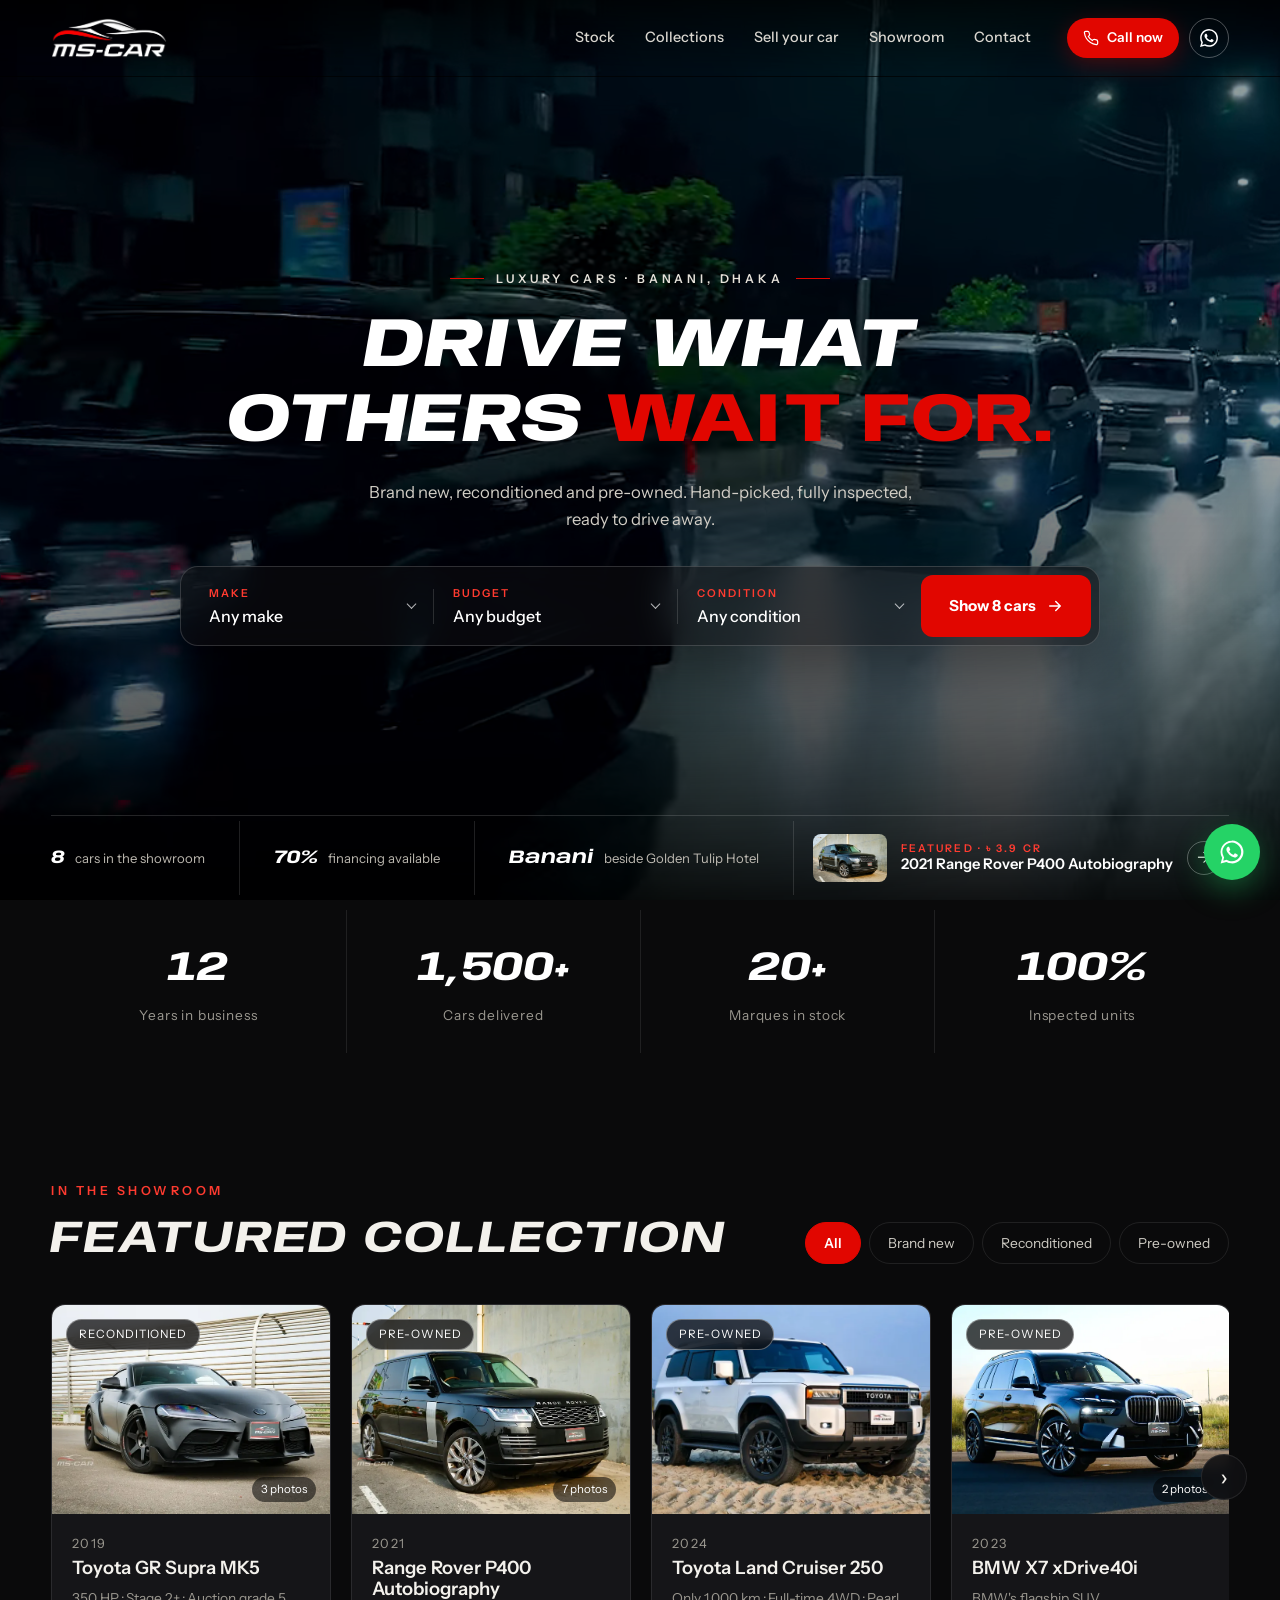
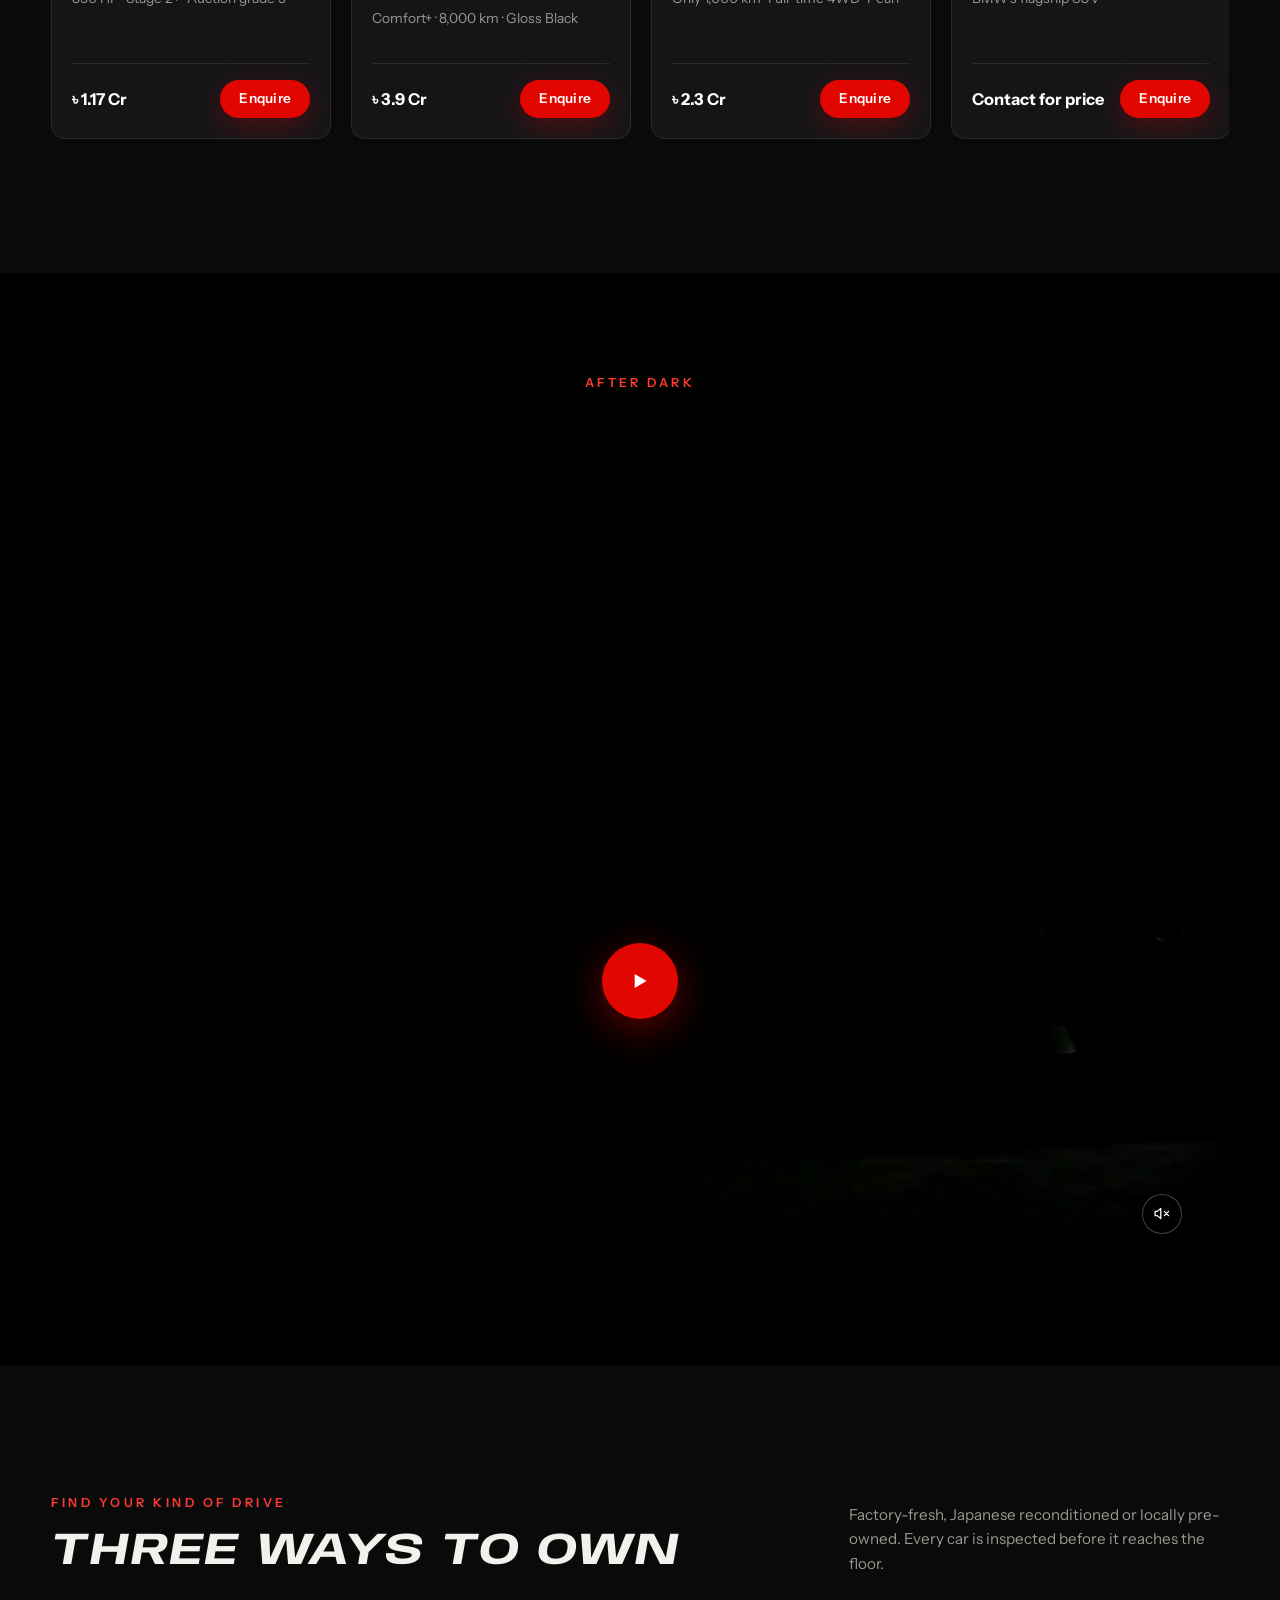
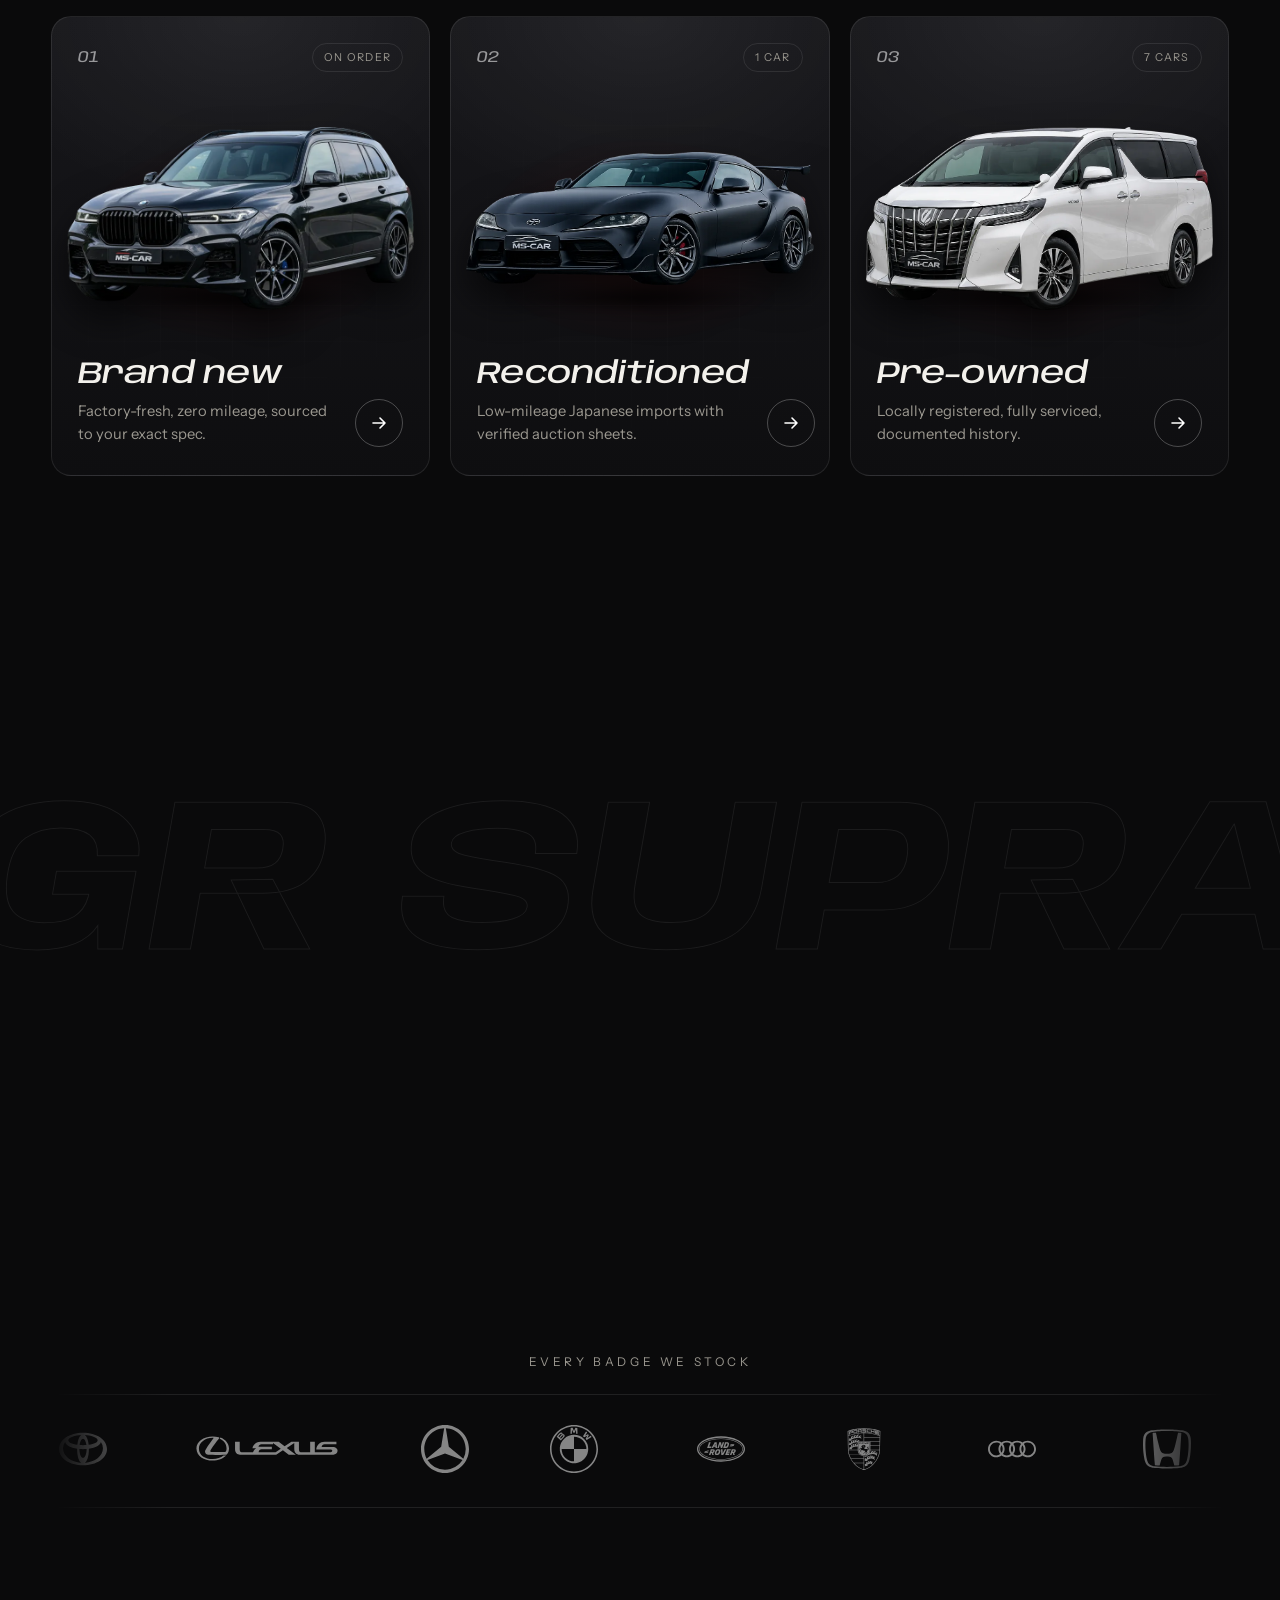
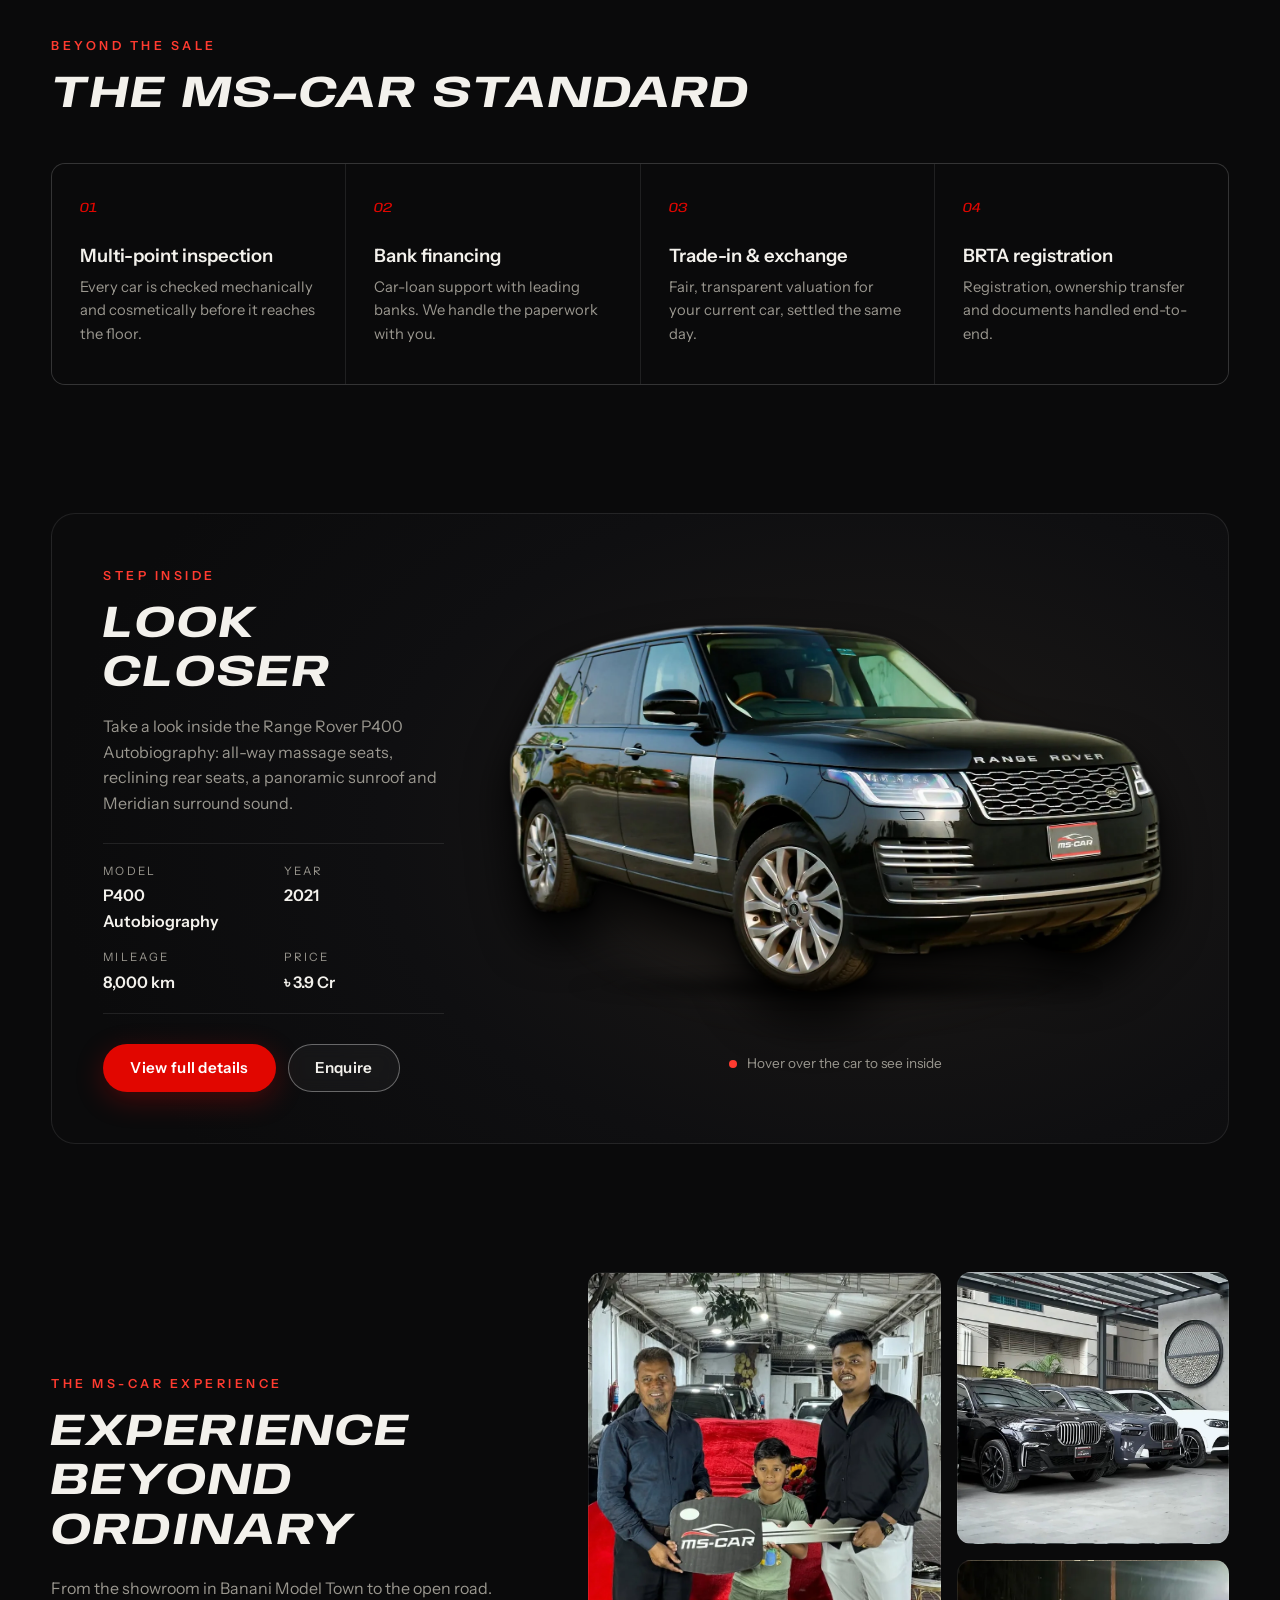
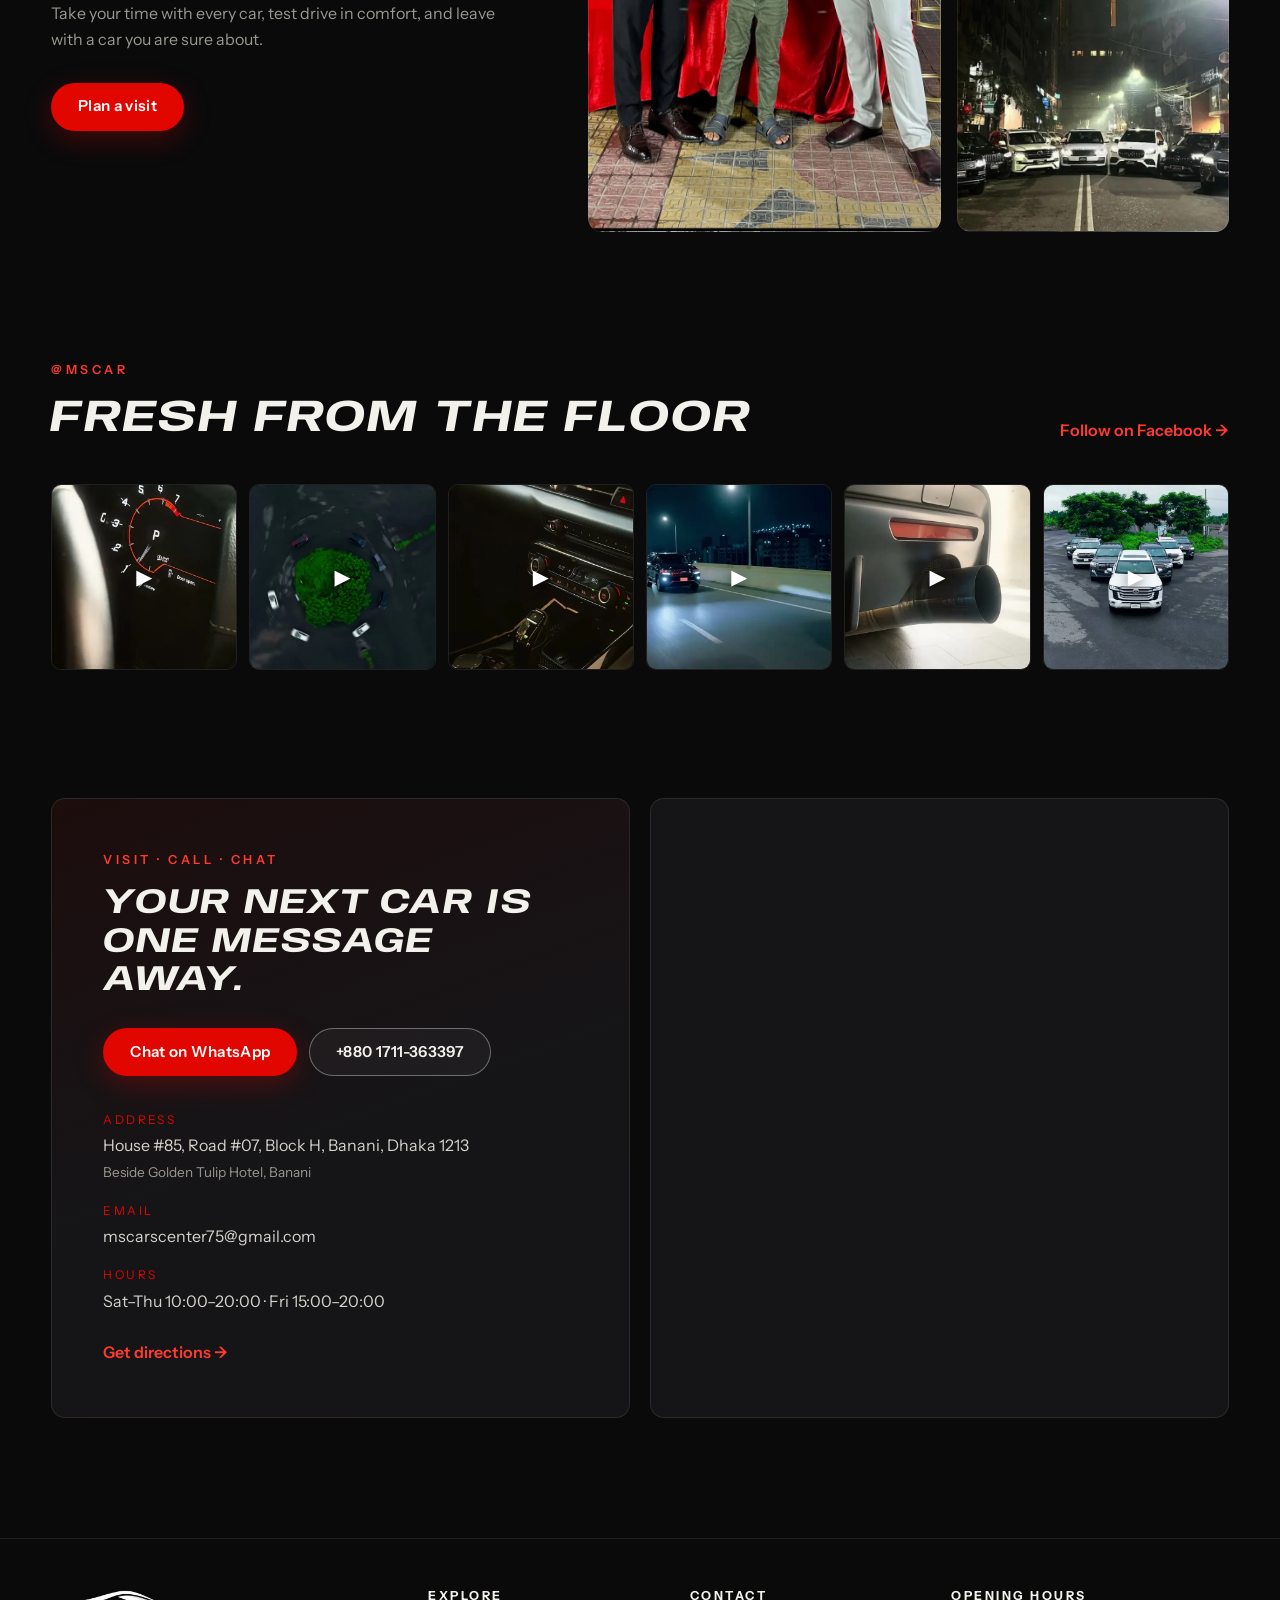
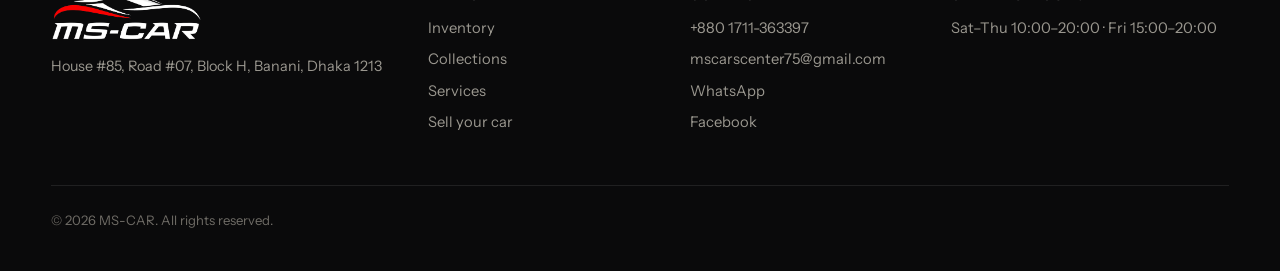
==== commit 1856b9c3: "Redesign hero, new fonts, night video section and mobile fixes - Hero: search-first layout (centred " ====
--- a/index.html
+++ b/index.html
@@ -10,22 +10,32 @@
 
   <!-- The poster shows instantly; it is the only hero asset fetched before first paint -->
   <link rel="preload" as="image" href="assets/video/hero-poster.jpg" media="(min-aspect-ratio: 100/105)" fetchpriority="high">
-  <link rel="preload" as="image" href="assets/video/hero-poster-mobile.jpg" media="(max-aspect-ratio: 100/105)" fetchpriority="high">
+  <link rel="preload" as="image" href="assets/video/hero-poster-portrait.jpg" media="(max-aspect-ratio: 100/105)" fetchpriority="high">
 
   <link rel="preconnect" href="https://fonts.googleapis.com">
   <link rel="preconnect" href="https://fonts.gstatic.com" crossorigin>
-  <link href="https://fonts.googleapis.com/css2?family=Bricolage+Grotesque:opsz,wght@12..96,300..600&family=Manrope:wght@300;400;500;600;700&family=Syncopate:wght@400;700&display=swap" rel="stylesheet">
+  <link href="https://fonts.googleapis.com/css2?family=Anybody:ital,wdth,wght@1,100..150,400..900&family=Instrument+Sans:wght@400..700&display=swap" rel="stylesheet">
   <link rel="stylesheet" href="css/style.css">
 </head>
 <body>
 
 <!-- ============ HEADER ============ -->
 <header class="nav" id="nav">
-  <a class="nav__wa" data-wa href="#" aria-label="Chat with us on WhatsApp"><svg viewBox="0 0 24 24" width="18" height="18" fill="currentColor" aria-hidden="true"><path d="M17.47 14.38c-.3-.15-1.76-.87-2.03-.97-.27-.1-.47-.15-.67.15-.2.3-.77.97-.94 1.16-.17.2-.35.22-.64.08-.3-.15-1.26-.47-2.39-1.48-.88-.79-1.48-1.76-1.65-2.06-.17-.3-.02-.46.13-.6.13-.14.3-.35.45-.52.15-.17.2-.3.3-.5.1-.2.05-.37-.03-.52-.07-.15-.67-1.61-.92-2.2-.24-.58-.49-.5-.67-.51h-.57c-.2 0-.52.07-.8.37-.27.3-1.04 1.02-1.04 2.48s1.07 2.88 1.21 3.07c.15.2 2.1 3.2 5.08 4.49.71.3 1.26.49 1.7.63.71.22 1.36.19 1.87.12.57-.09 1.76-.72 2-1.41.25-.7.25-1.29.18-1.41-.08-.13-.27-.2-.57-.35M12.05 21.8a9.87 9.87 0 0 1-5.03-1.38l-.36-.22-3.74.99 1-3.65-.24-.37a9.86 9.86 0 0 1-1.51-5.26c0-5.45 4.44-9.88 9.89-9.88a9.88 9.88 0 0 1 9.88 9.9c0 5.44-4.44 9.88-9.89 9.88m8.41-18.3A11.82 11.82 0 0 0 12.05 0C5.5 0 .16 5.34.16 11.9c0 2.09.55 4.14 1.59 5.94L.06 24l6.3-1.65a11.9 11.9 0 0 0 5.69 1.45h.01c6.55 0 11.89-5.34 11.89-11.9 0-3.17-1.24-6.16-3.48-8.4Z"/></svg></a>
   <a class="brand" href="#top" aria-label="MS-CAR home">
     <img src="assets/img/logo-white-sm.png" alt="MS-CAR" class="brand__logo" width="527" height="187">
   </a>
-  <button class="nav__burger" aria-label="Open menu" aria-expanded="false" aria-controls="drawer"><span></span><span></span><span></span></button>
+  <nav class="nav__links" aria-label="Main">
+    <a href="#inventory">Stock</a>
+    <a href="#categories">Collections</a>
+    <a href="sell.html">Sell your car</a>
+    <a href="#showroom">Showroom</a>
+    <a href="#contact">Contact</a>
+  </nav>
+  <div class="nav__actions">
+    <a class="nav__call" data-tel href="#" aria-label="Call MS-CAR"><svg viewBox="0 0 24 24" width="16" height="16" fill="none" stroke="currentColor" stroke-width="1.8" stroke-linecap="round" stroke-linejoin="round" aria-hidden="true"><path d="M22 16.9v3a2 2 0 0 1-2.2 2 19.8 19.8 0 0 1-8.6-3.1 19.5 19.5 0 0 1-6-6A19.8 19.8 0 0 1 2.1 4.2 2 2 0 0 1 4.1 2h3a2 2 0 0 1 2 1.7c.1.9.4 1.8.7 2.7a2 2 0 0 1-.5 2.1L8 9.8a16 16 0 0 0 6 6l1.3-1.3a2 2 0 0 1 2.1-.4c.9.3 1.8.6 2.7.7a2 2 0 0 1 1.7 2Z"/></svg><span>Call now</span></a>
+    <a class="nav__wa" data-wa href="#" aria-label="Chat with us on WhatsApp"><svg viewBox="0 0 24 24" width="18" height="18" fill="currentColor" aria-hidden="true"><path d="M17.47 14.38c-.3-.15-1.76-.87-2.03-.97-.27-.1-.47-.15-.67.15-.2.3-.77.97-.94 1.16-.17.2-.35.22-.64.08-.3-.15-1.26-.47-2.39-1.48-.88-.79-1.48-1.76-1.65-2.06-.17-.3-.02-.46.13-.6.13-.14.3-.35.45-.52.15-.17.2-.3.3-.5.1-.2.05-.37-.03-.52-.07-.15-.67-1.61-.92-2.2-.24-.58-.49-.5-.67-.51h-.57c-.2 0-.52.07-.8.37-.27.3-1.04 1.02-1.04 2.48s1.07 2.88 1.21 3.07c.15.2 2.1 3.2 5.08 4.49.71.3 1.26.49 1.7.63.71.22 1.36.19 1.87.12.57-.09 1.76-.72 2-1.41.25-.7.25-1.29.18-1.41-.08-.13-.27-.2-.57-.35M12.05 21.8a9.87 9.87 0 0 1-5.03-1.38l-.36-.22-3.74.99 1-3.65-.24-.37a9.86 9.86 0 0 1-1.51-5.26c0-5.45 4.44-9.88 9.89-9.88a9.88 9.88 0 0 1 9.88 9.9c0 5.44-4.44 9.88-9.89 9.88m8.41-18.3A11.82 11.82 0 0 0 12.05 0C5.5 0 .16 5.34.16 11.9c0 2.09.55 4.14 1.59 5.94L.06 24l6.3-1.65a11.9 11.9 0 0 0 5.69 1.45h.01c6.55 0 11.89-5.34 11.89-11.9 0-3.17-1.24-6.16-3.48-8.4Z"/></svg></a>
+    <button class="nav__burger" aria-label="Open menu" aria-expanded="false" aria-controls="drawer"><span></span><span></span><span></span></button>
+  </div>
 </header>
 
 <div class="drawer" id="drawer" hidden>
@@ -40,8 +50,8 @@
 
 <main id="top">
 
-  <!-- ============ HERO (adaptive video) ============ -->
-  <section class="hero" id="hero" data-video-base="assets/video/hero" data-tiers="720,480,mobile">
+  <!-- ============ HERO (adaptive video + quick search) ============ -->
+  <section class="hero" id="hero" data-video-base="assets/video/hero" data-tiers="720,480,portrait">
     <div class="hero__media">
       <div class="hero__poster"></div>
       <video class="hero__video" muted playsinline loop disablepictureinpicture preload="none" aria-hidden="true" tabindex="-1"></video>
@@ -49,17 +59,42 @@
     </div>
 
     <div class="hero__content">
-      <h1 class="hero__title">Dhaka's Finest Luxury Cars</h1>
-      <div class="hero__cats">
-        <a class="hero__cat" href="#inventory" data-jump="Brand new">Brand new</a>
-        <a class="hero__cat" href="#inventory" data-jump="Reconditioned">Reconditioned</a>
-        <a class="hero__cat" href="#inventory" data-jump="Pre-owned">Pre-owned</a>
-      </div>
-    </div>
-
-    <a class="hero__scroll" href="#inventory" aria-label="Scroll down">
-      <svg viewBox="0 0 24 24" fill="none" aria-hidden="true"><path d="M12 3.75v16.5m0 0 6.75-6.75M12 20.25 5.25 13.5" stroke="#fff" stroke-width="1.5" stroke-linecap="round" stroke-linejoin="round"/></svg>
-    </a>
+      <p class="hero__eyebrow">Luxury cars &middot; Banani, Dhaka</p>
+      <h1 class="hero__title">Drive what others <em>wait for.</em></h1>
+      <p class="hero__sub">Brand new, reconditioned and pre-owned. Hand-picked, fully inspected, ready to drive away.</p>
+
+      <form class="hs" id="heroSearch" role="search" aria-label="Find a car">
+        <label class="hs__field"><span>Make</span>
+          <select name="make"><option value="">Any make</option></select></label>
+        <label class="hs__field"><span>Budget</span>
+          <select name="budget">
+            <option value="">Any budget</option>
+            <option value="u1">Under 1 Crore</option>
+            <option value="1-2.5">1 &ndash; 2.5 Crore</option>
+            <option value="o2.5">Above 2.5 Crore</option>
+          </select></label>
+        <label class="hs__field"><span>Condition</span>
+          <select name="condition">
+            <option value="">Any condition</option>
+            <option>Brand new</option>
+            <option>Reconditioned</option>
+            <option>Pre-owned</option>
+          </select></label>
+        <button class="hs__go" type="submit"><span class="hs__count">Find my car</span>
+          <svg viewBox="0 0 24 24" width="18" height="18" fill="none" stroke="currentColor" stroke-width="2" stroke-linecap="round" stroke-linejoin="round" aria-hidden="true"><path d="M5 12h14M13 6l6 6-6 6"/></svg></button>
+      </form>
+    </div>
+
+    <div class="hero__strip">
+      <div class="hstrip__item"><b data-stock-count>8</b><span>cars in the showroom</span></div>
+      <div class="hstrip__item"><b>70%</b><span>financing available</span></div>
+      <div class="hstrip__item hstrip__item--loc"><b>Banani</b><span>beside Golden Tulip Hotel</span></div>
+      <a class="hstrip__feat" id="heroFeat" href="#inventory">
+        <span class="hstrip__thumb"></span>
+        <span class="hstrip__txt"><small>Featured</small><strong>See the collection</strong></span>
+        <i aria-hidden="true">&rarr;</i>
+      </a>
+    </div>
   </section>
 
   <!-- ============ STATS ============ -->
@@ -86,10 +121,34 @@
       </div>
     </div>
 
+    <p class="search-note" id="searchNote" hidden></p>
     <div class="rail">
       <button class="rail__btn rail__btn--prev" aria-label="Previous cars">‹</button>
       <div class="rail__track" id="cars" tabindex="0" aria-live="polite"></div>
       <button class="rail__btn rail__btn--next" aria-label="Next cars">›</button>
+    </div>
+  </section>
+
+  <!-- ============ LIGHTS ON (headlights on, car drives off: looping video) ============ -->
+  <section class="lights" id="lights" aria-labelledby="lightsTitle">
+    <div class="lights__text">
+      <p class="eyebrow">After dark</p>
+      <h2 id="lightsTitle">Lights on.</h2>
+      <p class="lights__lead">Every car at MS-CAR is ready to impress, day or night. Book a private evening viewing at our Banani showroom.</p>
+      <div class="lights__ctas">
+        <a class="btn btn--gold" data-wa-viewing href="#">Book a private viewing</a>
+        <a class="btn btn--ghost" href="car.html?id=bmw-x7-xdrive40i-2023">View the X7</a>
+      </div>
+    </div>
+
+    <div class="lights__stage" id="lightsStage">
+      <video class="lights__video" muted loop playsinline preload="none" disablepictureinpicture
+             poster="assets/video/night-poster.jpg" data-base="assets/video/night"
+             aria-label="In a dark showroom a black BMW X7 switches on its headlights and drives away"></video>
+      <button class="lights__play" type="button" aria-label="Play video"><svg viewBox="0 0 24 24" width="26" height="26" aria-hidden="true"><path d="M8 5.5v13l11-6.5-11-6.5Z" fill="currentColor"/></svg></button>
+      <div class="lights__controls">
+        <button class="lights__sound" type="button" aria-pressed="false" aria-label="Turn sound on"><svg class="i-off" viewBox="0 0 24 24" width="17" height="17" fill="none" stroke="currentColor" stroke-width="1.8" stroke-linecap="round" stroke-linejoin="round" aria-hidden="true"><path d="M11 5 6 9H3v6h3l5 4V5Z"/><path d="m22 9-6 6M16 9l6 6"/></svg><svg class="i-on" viewBox="0 0 24 24" width="17" height="17" fill="none" stroke="currentColor" stroke-width="1.8" stroke-linecap="round" stroke-linejoin="round" aria-hidden="true"><path d="M11 5 6 9H3v6h3l5 4V5Z"/><path d="M15.5 8.5a5 5 0 0 1 0 7M18.5 5.5a9 9 0 0 1 0 13"/></svg></button>
+      </div>
     </div>
   </section>
 
@@ -151,6 +210,7 @@
         <div class="spot__frame" id="spotFrame">
           <img class="spot__poster" src="assets/video/supra-reel-poster.jpg" alt="Toyota GR Supra MK5 at MS-CAR" width="720" height="1280" loading="lazy" decoding="async">
           <video class="spot__video" muted playsinline loop preload="none" disablepictureinpicture data-base="assets/video/supra-reel" aria-label="Walk-around video of the Toyota GR Supra MK5"></video>
+          <button class="spot__tap" type="button" aria-label="Play video"><svg viewBox="0 0 24 24" width="26" height="26" aria-hidden="true"><path d="M8 5.5v13l11-6.5-11-6.5Z" fill="currentColor"/></svg></button>
           <button class="spot__sound" type="button" aria-pressed="false" aria-label="Turn sound on"><svg class="i-off" viewBox="0 0 24 24" width="18" height="18" fill="none" stroke="currentColor" stroke-width="1.8" stroke-linecap="round" stroke-linejoin="round" aria-hidden="true"><path d="M11 5 6 9H3v6h3l5 4V5Z"/><path d="m22 9-6 6M16 9l6 6"/></svg><svg class="i-on" viewBox="0 0 24 24" width="18" height="18" fill="none" stroke="currentColor" stroke-width="1.8" stroke-linecap="round" stroke-linejoin="round" aria-hidden="true"><path d="M11 5 6 9H3v6h3l5 4V5Z"/><path d="M15.5 8.5a5 5 0 0 1 0 7M18.5 5.5a9 9 0 0 1 0 13"/></svg></button>
           <div class="spot__progress" aria-hidden="true"><span></span></div>
         </div>
@@ -240,9 +300,9 @@
       <a class="btn btn--gold reveal" href="#contact">Plan a visit</a>
     </div>
     <div class="showroom__grid">
-      <div class="ph reveal" data-img="assets/img/showroom-1.webp"></div>
-      <div class="ph reveal" data-img="assets/img/showroom-2.webp"></div>
-      <div class="ph reveal" data-img="assets/img/showroom-3.webp"></div>
+      <div class="ph reveal" data-img="assets/img/experience-1.webp" role="img" aria-label="An MS-CAR customer receiving the keys to their new car"></div>
+      <div class="ph reveal" data-img="assets/img/experience-2.webp" role="img" aria-label="BMW X7s, a Mercedes GLS and a Range Rover in the MS-CAR showroom"></div>
+      <div class="ph reveal" data-img="assets/img/experience-3.webp" role="img" aria-label="MS-CAR line-up on a Banani street at night"></div>
     </div>
   </section>
 
--- a/css/style.css
+++ b/css/style.css
@@ -14,8 +14,9 @@
   --radius: 14px;
   --gutter: clamp(16px, 4vw, 56px);
   --max: 1320px;
-  --display: "Syncopate", "Manrope", system-ui, sans-serif;
-  --body: "Manrope", system-ui, -apple-system, "Segoe UI", sans-serif;
+  --display: "Anybody", "Instrument Sans", system-ui, sans-serif;
+  --display-w: 125%; /* Anybody is set italic + expanded to echo the slanted MS-CAR logo */
+  --body: "Instrument Sans", system-ui, -apple-system, "Segoe UI", sans-serif;
   --ease: cubic-bezier(0.22, 1, 0.36, 1);
 }
 
@@ -30,7 +31,7 @@
 a { color: inherit; text-decoration: none; }
 button { font: inherit; color: inherit; cursor: pointer; }
 h1, h2, h3, h4 { margin: 0; font-weight: 700; line-height: 1.1; }
-h2 { font-family: var(--display); font-size: clamp(1.6rem, 3.6vw, 2.8rem); letter-spacing: 0.02em; text-transform: uppercase; }
+h2 { font-family: var(--display); font-style: italic; font-stretch: var(--display-w); font-size: clamp(1.6rem, 3.6vw, 2.8rem); letter-spacing: 0.02em; text-transform: uppercase; }
 h3 { font-size: 1.15rem; font-weight: 600; }
 :focus-visible { outline: 2px solid var(--gold); outline-offset: 3px; }
 
@@ -55,25 +56,32 @@
 .btn--ghost:hover { border-color: var(--gold); color: var(--gold-2); }
 .btn--sm { min-height: 38px; padding: 0 18px; font-size: 0.85rem; }
 
-/* ---------- Header (centred logo, like the reference) ---------- */
+/* ---------- Header: logo left, links, call + WhatsApp right ---------- */
 .nav {
   position: fixed; inset: 0 0 auto; z-index: 50;
-  display: grid; grid-template-columns: 1fr auto 1fr; align-items: center;
-  padding: 16px max(var(--gutter), calc((100% - 1280px) / 2)) 28px;
-  background: linear-gradient(rgba(0,0,0,.8) 0%, rgba(0,0,0,.8) 22%, rgba(0,0,0,.6) 47%, rgba(0,0,0,.2) 75%, transparent);
-  transition: background .4s, padding .4s;
-}
-.nav.is-solid { background: rgba(10,10,11,.85); backdrop-filter: blur(14px); -webkit-backdrop-filter: blur(14px); padding-block: 10px; }
-.nav__wa {
-  justify-self: start; display: grid; place-items: center; width: 34px; height: 34px;
-  border-radius: 6px; border: 1px solid rgba(255,255,255,.45); background: rgba(255,255,255,.08); color: #fff;
-  transition: background .3s, border-color .3s;
-}
-.nav__wa:hover { background: rgba(255,255,255,.2); border-color: #fff; }
-.brand { justify-self: center; display: block; }
-.brand__logo { height: 44px; width: auto; transition: height .4s; }
-.nav.is-solid .brand__logo { height: 36px; }
-.nav__burger { justify-self: end; width: 40px; height: 40px; border: 0; background: none; position: relative; z-index: 60; }
+  display: flex; align-items: center; gap: 28px;
+  padding: 18px max(var(--gutter), calc((100% - 1280px) / 2));
+  background: linear-gradient(rgba(0,0,0,.7), rgba(0,0,0,0));
+  border-bottom: 1px solid transparent;
+  transition: background .4s, padding .4s, border-color .4s;
+}
+.nav.is-solid { background: rgba(10,10,11,.86); backdrop-filter: blur(14px); -webkit-backdrop-filter: blur(14px); padding-block: 10px; border-bottom-color: var(--line); }
+.brand { display: block; flex: none; }
+.brand__logo { height: 40px; width: auto; transition: height .4s; }
+.nav.is-solid .brand__logo { height: 34px; }
+.nav__links { display: none; margin-left: auto; gap: 30px; }
+.nav__links a { position: relative; font-size: .9rem; font-weight: 500; color: #d9d6cf; padding: 6px 0; transition: color .3s; }
+.nav__links a::after { content: ""; position: absolute; left: 0; right: 0; bottom: 0; height: 2px; background: var(--gold); transform: scaleX(0); transform-origin: left; transition: transform .35s var(--ease); }
+.nav__links a:hover { color: #fff; }
+.nav__links a:hover::after { transform: scaleX(1); }
+.nav__actions { margin-left: auto; display: flex; align-items: center; gap: 10px; }
+.nav__call { display: inline-flex; align-items: center; gap: 8px; height: 40px; padding: 0 16px; border-radius: 999px;
+  background: var(--gold); color: #fff; font-size: .85rem; font-weight: 600; box-shadow: 0 6px 22px rgba(225,6,0,.3); transition: background .3s; }
+.nav__call:hover { background: var(--gold-2); }
+.nav__wa { display: grid; place-items: center; width: 40px; height: 40px; border-radius: 50%;
+  border: 1px solid rgba(255,255,255,.3); color: #fff; transition: background .3s, border-color .3s; }
+.nav__wa:hover { background: #25d366; border-color: #25d366; }
+.nav__burger { width: 40px; height: 40px; border: 0; background: none; position: relative; z-index: 60; }
 .nav__burger span { position: absolute; left: 8px; right: 8px; height: 2px; border-radius: 2px; background: #fff; transition: transform .35s var(--ease), opacity .25s, top .35s var(--ease); }
 .nav__burger span:nth-child(1) { top: 12px; }
 .nav__burger span:nth-child(2) { top: 19px; }
@@ -88,19 +96,30 @@
   padding: 0 max(var(--gutter), calc((100% - 1280px) / 2));
   opacity: 0; transition: opacity .35s;
 }
-.drawer a:not(.btn) { font-family: "Bricolage Grotesque", var(--body); font-size: clamp(1.8rem, 5vw, 3.2rem); letter-spacing: -.03em; line-height: 1.1; transition: color .3s; }
+.drawer a:not(.btn) { font-family: var(--display); font-style: italic; font-stretch: var(--display-w); font-size: clamp(1.8rem, 5vw, 3.2rem); letter-spacing: -.03em; line-height: 1.1; transition: color .3s; }
 .drawer a:not(.btn):hover { color: var(--gold-2); }
 .drawer .btn { align-self: flex-start; margin-top: 18px; }
 .drawer[hidden] { display: none; }
 .drawer { pointer-events: none; }
 .drawer-open .drawer { opacity: 1; pointer-events: auto; }
 .drawer-open { overflow: hidden; }
-
-/* ---------- Hero (full-screen video, like the reference) ---------- */
+@media (max-width: 560px) {
+  .nav { gap: 12px; }
+  .brand__logo { height: 34px; }
+  .nav__call { width: 40px; padding: 0; justify-content: center; }
+  .nav__call span { display: none; }
+}
+@media (min-width: 1080px) {
+  .nav__links { display: flex; }
+  .nav__links + .nav__actions { margin-left: 8px; }
+  .nav__burger { display: none; }
+}
+
+/* ---------- Hero: full-screen video, centred headline + quick search ---------- */
 .hero {
-  position: relative; height: 100vh; height: 100svh; min-height: 520px;
-  display: flex; align-items: flex-end; overflow: hidden; isolation: isolate;
-  padding: 0 16px 144px;
+  position: relative; min-height: 100vh; min-height: 100svh;
+  display: grid; grid-template-rows: 1fr auto; overflow: hidden; isolation: isolate;
+  padding: 96px var(--gutter) 0;
 }
 .hero__media { position: absolute; inset: 0; z-index: -1; background: #050505; }
 .hero__poster, .hero__video { position: absolute; inset: 0; width: 100%; height: 100%; object-fit: cover; }
@@ -108,44 +127,93 @@
   background: #0b0b0c url("../assets/video/hero-poster.jpg") center / cover no-repeat;
   animation: kenburns 24s ease-in-out infinite alternate;
 }
-@media (max-aspect-ratio: 100/105) { .hero__poster { background-image: url("../assets/video/hero-poster-mobile.jpg"); } }
+@media (max-aspect-ratio: 100/105) { .hero__poster { background-image: url("../assets/video/hero-poster-portrait.jpg"); } }
 @keyframes kenburns { from { transform: scale(1); } to { transform: scale(1.1); } }
 .hero__video { opacity: 0; transition: opacity 1.4s var(--ease); }
 .hero.has-video .hero__video { opacity: 1; }
 .hero.has-video .hero__poster { animation-play-state: paused; }
-.hero__shade { position: absolute; inset: 0; background: rgba(0,0,0,.6); }
-
-.hero__content { width: 100%; max-width: 1280px; margin: 0 auto; display: flex; flex-direction: column; align-items: flex-start; }
-.hero__title {
-  font-family: "Bricolage Grotesque", var(--body); font-weight: 400; letter-spacing: -.035em; line-height: 1.18;
-  font-size: clamp(2.75rem, 10.5vw, 5rem); color: #f4f1ec; margin: 0 0 24px; text-wrap: balance;
-}
-.hero__cats { display: flex; flex-wrap: wrap; align-items: center; gap: 8px; }
-.hero__cat {
-  display: inline-flex; align-items: center; justify-content: center;
-  width: 112px; height: 40px; padding: 0 8px; border-radius: 8px; border: 1px solid rgba(255,255,255,.6);
-  font-size: .875rem; font-weight: 500; color: #fff; white-space: nowrap;
-  transition: background .3s, color .3s, border-color .3s;
-}
-.hero__cat:hover { background: #fff; color: #000; border-color: #fff; }
-
-.hero__scroll { position: absolute; left: 50%; bottom: 24px; transform: translateX(-50%); display: grid; place-items: center; animation: bounce 1s infinite; }
-.hero__scroll svg { width: 24px; height: 24px; }
-@keyframes bounce {
-  0%, 100% { transform: translate(-50%, -25%); animation-timing-function: cubic-bezier(.8, 0, 1, 1); }
-  50% { transform: translate(-50%, 0); animation-timing-function: cubic-bezier(0, 0, .2, 1); }
-}
-@media (min-width: 640px) {
-  .hero { padding-inline: 24px; }
-  .hero__cats { gap: 16px; }
-  .hero__cat { width: 160px; height: 54px; font-size: 1rem; padding: 0 12px; }
-}
-@media (min-width: 768px) {
-  .hero { padding-bottom: 17svh; }
-  .hero__title { font-size: clamp(4.5rem, 6vw, 6.5rem); margin-bottom: 48px; }
-  .hero__scroll { bottom: 16px; padding: 5px; border-radius: 37px; background: rgba(255,255,255,.19); backdrop-filter: blur(26px); -webkit-backdrop-filter: blur(26px); }
-  .hero__scroll svg { width: 36px; height: 36px; }
-}
+/* cinematic grade: darker behind the text and towards the bottom, video breathes at the edges */
+.hero__shade { position: absolute; inset: 0;
+  background: radial-gradient(ellipse 70% 55% at 50% 48%, rgba(0,0,0,.55), rgba(0,0,0,.15) 70%, transparent),
+              linear-gradient(180deg, rgba(0,0,0,.45) 0%, rgba(0,0,0,.2) 35%, rgba(0,0,0,.35) 65%, rgba(0,0,0,.92) 100%); }
+
+.hero__content { align-self: center; width: 100%; max-width: 1080px; margin: 0 auto; padding: 40px 0 36px;
+  display: flex; flex-direction: column; align-items: center; text-align: center; }
+.hero__eyebrow { display: inline-flex; align-items: center; gap: 12px; margin: 0 0 22px; font-size: .75rem; font-weight: 600;
+  letter-spacing: .32em; text-transform: uppercase; color: #e6e2da; }
+.hero__eyebrow::before, .hero__eyebrow::after { content: ""; width: 34px; height: 1px; background: var(--gold); }
+.hero__title { font-family: var(--display); font-style: italic; font-stretch: var(--display-w); font-weight: 800; text-transform: uppercase; letter-spacing: -.01em; line-height: 1.08;
+  font-size: clamp(1.75rem, 5.4vw, 4.6rem); color: #fff; margin: 0 0 20px; text-wrap: balance; text-shadow: 0 4px 30px rgba(0,0,0,.4); }
+.hero__title em { font-style: normal; color: var(--gold); }
+.hero__sub { max-width: 560px; margin: 0 0 34px; color: #d2cec6; font-size: clamp(.95rem, 1.3vw, 1.08rem); }
+
+/* quick search */
+.hs { width: 100%; max-width: 920px; display: grid; grid-template-columns: repeat(3, 1fr) auto; align-items: stretch;
+  padding: 8px; border-radius: 18px; border: 1px solid rgba(255,255,255,.16);
+  background: rgba(14,14,16,.55); backdrop-filter: blur(18px) saturate(1.2); -webkit-backdrop-filter: blur(18px) saturate(1.2);
+  box-shadow: 0 20px 60px rgba(0,0,0,.45); text-align: left; }
+.hs__field { position: relative; display: flex; flex-direction: column; justify-content: center; gap: 2px; padding: 10px 40px 10px 20px;
+  border-radius: 12px; cursor: pointer; transition: background .3s; }
+.hs__field + .hs__field::before { content: ""; position: absolute; left: 0; top: 22%; bottom: 22%; width: 1px; background: rgba(255,255,255,.14); }
+.hs__field:hover, .hs__field:focus-within { background: rgba(255,255,255,.07); }
+.hs__field::after { content: ""; position: absolute; right: 18px; top: 50%; width: 7px; height: 7px; margin-top: -2px;
+  border-right: 1.6px solid #fff; border-bottom: 1.6px solid #fff; transform: translateY(-50%) rotate(45deg); opacity: .7; pointer-events: none; }
+.hs__field span { font-size: .68rem; font-weight: 600; letter-spacing: .18em; text-transform: uppercase; color: var(--gold-2); }
+.hs__field select { appearance: none; -webkit-appearance: none; border: 0; background: none; color: #fff; padding: 0; margin: 0;
+  font: 500 1rem/1.4 var(--body); cursor: pointer; outline: none; width: 100%; text-overflow: ellipsis; }
+.hs__field select option { background: #141416; color: #fff; }
+.hs__go { display: inline-flex; align-items: center; justify-content: center; gap: 10px; min-width: 170px; padding: 0 26px; border: 0; border-radius: 12px;
+  background: var(--gold); color: #fff; font-weight: 700; font-size: .95rem; white-space: nowrap; transition: background .3s, transform .3s var(--ease); }
+.hs__go:hover { background: var(--gold-2); }
+.hs__go svg { transition: transform .3s var(--ease); }
+.hs__go:hover svg { transform: translateX(4px); }
+
+/* bottom info strip */
+.hero__strip { width: 100%; max-width: 1280px; margin: 0 auto; display: grid; grid-template-columns: repeat(3, auto) 1fr; align-items: center;
+  border-top: 1px solid rgba(255,255,255,.14); }
+.hstrip__item { display: flex; align-items: baseline; gap: 10px; padding: 22px 34px 22px 0; margin-right: 34px; border-right: 1px solid rgba(255,255,255,.12); white-space: nowrap; }
+.hstrip__item b { font-family: var(--display); font-style: italic; font-stretch: var(--display-w); font-size: 1.15rem; color: #fff; }
+.hstrip__item span { font-size: .82rem; color: #bdb9b1; }
+.hstrip__feat { justify-self: end; display: flex; align-items: center; gap: 14px; padding: 10px 8px 10px 10px; margin: 8px 0; border-radius: 14px; transition: background .3s; min-width: 0; }
+.hstrip__feat:hover { background: rgba(255,255,255,.07); }
+.hstrip__thumb { flex: none; width: 74px; height: 48px; border-radius: 8px; overflow: hidden; background: #1a1a1d; }
+.hstrip__thumb img { width: 100%; height: 100%; object-fit: cover; }
+.hstrip__txt { display: flex; flex-direction: column; line-height: 1.25; min-width: 0; }
+.hstrip__txt small { font-size: .66rem; font-weight: 600; letter-spacing: .2em; text-transform: uppercase; color: var(--gold-2); }
+.hstrip__txt strong { font-size: .92rem; font-weight: 600; color: #fff; white-space: nowrap; overflow: hidden; text-overflow: ellipsis; }
+.hstrip__feat i { font-style: normal; display: grid; place-items: center; width: 34px; height: 34px; border-radius: 50%; border: 1px solid rgba(255,255,255,.3); transition: background .3s, border-color .3s; }
+.hstrip__feat:hover i { background: var(--gold); border-color: var(--gold); }
+
+@media (max-width: 1100px) {
+  .hero__strip { grid-template-columns: repeat(2, auto) 1fr; }
+  .hstrip__item--loc { display: none; }
+}
+@media (max-width: 820px) {
+  .hs { grid-template-columns: 1fr 1fr; gap: 4px; }
+  .hs__field + .hs__field::before { display: none; }
+  .hs__field { background: rgba(255,255,255,.05); padding: 9px 34px 9px 14px; }
+  .hs__field::after { right: 14px; }
+  .hs__go { min-width: 0; min-height: 54px; }
+  .hero__strip { grid-template-columns: 1fr 1fr; }
+  .hstrip__item { padding: 14px 0; margin: 0; border-right: 0; flex-direction: column; gap: 0; }
+  .hstrip__feat { grid-column: 1 / -1; justify-self: stretch; margin: 0 0 14px; background: rgba(255,255,255,.06); border: 1px solid rgba(255,255,255,.1); }
+  .hstrip__txt { flex: 1; }
+}
+@media (max-width: 560px) {
+  .hero { padding-top: 78px; }
+  .hero__content { padding: 18px 0 22px; }
+  .hero__eyebrow { margin-bottom: 14px; letter-spacing: .24em; font-size: .68rem; }
+  .hero__eyebrow::before, .hero__eyebrow::after { width: 20px; }
+  .hero__sub { margin-bottom: 22px; }
+  .hstrip__item b { font-size: 1rem; }
+}
+
+/* search result note above the inventory rail */
+.search-note { display: flex; flex-wrap: wrap; align-items: center; gap: 10px; margin: -8px 0 18px; color: var(--muted); font-size: .9rem; }
+.search-note[hidden] { display: none; }
+.search-note b { color: #fff; font-weight: 600; }
+.search-note button { border: 1px solid var(--line); background: rgba(255,255,255,.04); border-radius: 999px; padding: 4px 12px; font-size: .8rem; color: #fff; }
+.search-note button:hover { border-color: var(--gold); }
 
 /* ---------- Stats ---------- */
 .stats {
@@ -154,7 +222,7 @@
 }
 .stat { padding: 26px 10px; text-align: center; border-left: 1px solid var(--line); }
 .stat:first-child { border-left: 0; }
-.stat b { display: block; font-family: var(--display); font-size: clamp(1.6rem, 3.2vw, 2.6rem); color: #fff; }
+.stat b { display: block; font-family: var(--display); font-style: italic; font-stretch: var(--display-w); font-size: clamp(1.6rem, 3.2vw, 2.6rem); color: #fff; }
 .stat span { color: var(--muted); font-size: .85rem; letter-spacing: .06em; }
 
 /* ---------- Sections ---------- */
@@ -238,7 +306,7 @@
 }
 .cat:hover { border-color: rgba(225,6,0,.55); transform: translateY(-6px); }
 .cat__top { display: flex; justify-content: space-between; align-items: center; font-size: .78rem; letter-spacing: .2em; text-transform: uppercase; color: var(--muted); }
-.cat__n { font-family: "Bricolage Grotesque", var(--body); font-size: 1rem; letter-spacing: 0; color: rgba(255,255,255,.55); }
+.cat__n { font-family: var(--display); font-style: italic; font-stretch: var(--display-w); font-size: 1rem; letter-spacing: 0; color: rgba(255,255,255,.55); }
 .cat__count { padding: 5px 11px; border: 1px solid var(--line); border-radius: 999px; letter-spacing: .12em; font-size: .68rem; }
 .cat__stage { position: relative; flex: 1; display: flex; align-items: center; justify-content: center; margin: 10px -26px 4px; min-height: 230px; }
 .cat__glow {
@@ -258,7 +326,7 @@
   background: radial-gradient(closest-side, rgba(0,0,0,.85), transparent); filter: blur(6px);
 }
 .cat__body { display: flex; align-items: flex-end; justify-content: space-between; gap: 18px; }
-.cat__body h3 { font-family: "Bricolage Grotesque", var(--body); font-weight: 500; font-size: 1.9rem; letter-spacing: -.03em; margin-bottom: 8px; }
+.cat__body h3 { font-family: var(--display); font-style: italic; font-stretch: var(--display-w); font-weight: 500; font-size: 1.9rem; letter-spacing: -.03em; margin-bottom: 8px; }
 .cat__body p { margin: 0; color: var(--muted); font-size: .92rem; max-width: 260px; }
 .cat__go {
   flex: none; display: grid; place-items: center; width: 48px; height: 48px; border-radius: 50%;
@@ -270,7 +338,7 @@
 .spot { position: relative; max-width: var(--max); margin: clamp(40px, 6vw, 90px) auto 0; padding: clamp(30px, 4vw, 40px) var(--gutter); isolation: isolate; overflow: hidden; overflow: clip; }
 .spot__bgword {
   position: absolute; z-index: -1; left: 50%; top: 50%; transform: translate(-50%, -50%); white-space: nowrap; pointer-events: none;
-  font-family: var(--display); font-weight: 700; font-size: clamp(5rem, 17vw, 15rem); letter-spacing: -.02em; line-height: 1;
+  font-family: var(--display); font-style: italic; font-stretch: var(--display-w); font-weight: 700; font-size: clamp(5rem, 17vw, 15rem); letter-spacing: -.02em; line-height: 1;
   color: transparent; -webkit-text-stroke: 1px rgba(255,255,255,.07);
 }
 .spot__wrap { display: grid; grid-template-columns: auto 1fr; gap: clamp(32px, 6vw, 96px); align-items: center; }
@@ -290,6 +358,14 @@
   transition: background .3s, border-color .3s;
 }
 .spot__sound:hover { background: rgba(0,0,0,.7); border-color: #fff; }
+/* Shown only when the phone blocks autoplay */
+.spot__tap {
+  position: absolute; left: 50%; top: 50%; z-index: 2; transform: translate(-50%, -50%); display: none; place-items: center;
+  width: 72px; height: 72px; border-radius: 50%; border: 0; background: var(--gold); color: #fff; padding-left: 4px;
+  box-shadow: 0 10px 40px rgba(225,6,0,.45);
+}
+.spot.needs-tap .spot__tap { display: grid; }
+.spot.needs-tap.has-video .spot__tap { display: none; }
 .spot__sound .i-on, .spot__sound[aria-pressed="true"] .i-off { display: none; }
 .spot__sound[aria-pressed="true"] .i-on { display: block; }
 .spot__progress { position: absolute; left: 16px; right: 16px; bottom: 10px; height: 2px; border-radius: 2px; background: rgba(255,255,255,.2); overflow: hidden; }
@@ -326,11 +402,13 @@
 .services { display: grid; grid-template-columns: repeat(4, 1fr); gap: 1px; background: var(--line); border: 1px solid var(--line); border-radius: var(--radius); overflow: hidden; }
 .svc { background: var(--bg); padding: 34px 28px 38px; transition: background .4s; }
 .svc:hover { background: var(--bg-2); }
-.svc__n { display: block; font-family: var(--display); color: var(--gold); font-size: .85rem; margin-bottom: 26px; }
+.svc__n { display: block; font-family: var(--display); font-style: italic; font-stretch: var(--display-w); color: var(--gold); font-size: .85rem; margin-bottom: 26px; }
 .svc p { color: var(--muted); font-size: .92rem; margin: 10px 0 0; }
 
 /* ---------- Step inside: interior reveal ---------- */
 .inside { max-width: var(--max); margin: clamp(70px, 10vw, 130px) auto 0; padding: 0 var(--gutter); }
+/* hover-to-see-inside needs a mouse: hidden on phones (its images never load there) */
+@media (max-width: 700px) { .inside { display: none; } }
 .inside__wrap {
   display: grid; grid-template-columns: minmax(280px, .8fr) 1.6fr; gap: clamp(24px, 4vw, 56px); align-items: center;
   padding: clamp(28px, 4vw, 56px); border: 1px solid var(--line); border-radius: 24px; overflow: hidden;
@@ -524,8 +602,8 @@
 .pd__info { position: sticky; top: 90px; padding: clamp(22px, 2.6vw, 32px); border: 1px solid var(--line); border-radius: 18px;
   background: linear-gradient(170deg, #17171b, #0e0e10); }
 .pd__meta { margin: 0 0 8px; color: var(--muted); font-size: .8rem; letter-spacing: .18em; text-transform: uppercase; }
-.pd__info h1 { font-family: "Bricolage Grotesque", var(--body); font-weight: 500; font-size: clamp(1.8rem, 3vw, 2.5rem); letter-spacing: -.03em; line-height: 1.1; margin-bottom: 14px; }
-.pd__price { margin: 0 0 22px; font-family: "Bricolage Grotesque", var(--body); font-size: 1.6rem; font-weight: 500; }
+.pd__info h1 { font-family: var(--display); font-style: italic; font-stretch: var(--display-w); font-weight: 500; font-size: clamp(1.8rem, 3vw, 2.5rem); letter-spacing: -.03em; line-height: 1.1; margin-bottom: 14px; }
+.pd__price { margin: 0 0 22px; font-family: var(--display); font-style: italic; font-stretch: var(--display-w); font-size: 1.6rem; font-weight: 500; }
 .pd__price small { display: inline-block; margin-left: 8px; padding: 3px 10px; border-radius: 999px; border: 1px solid rgba(255,59,48,.5); color: var(--gold-2);
   font-family: var(--body); font-size: .72rem; font-weight: 600; letter-spacing: .06em; vertical-align: middle; }
 .pd__quick { display: grid; grid-template-columns: 1fr 1fr; gap: 1px; margin: 0 0 22px; background: var(--line); border: 1px solid var(--line); border-radius: 12px; overflow: hidden; }
@@ -557,7 +635,7 @@
 .feat__group li::before { content: "✓"; position: absolute; left: 0; color: var(--gold-2); font-weight: 700; }
 .pd__related { display: grid; grid-template-columns: repeat(3, 1fr); gap: 20px; }
 .pd__missing { padding: 60px 0 20px; max-width: 640px; }
-.pd__missing h1 { font-family: "Bricolage Grotesque", var(--body); font-weight: 500; font-size: 2.4rem; letter-spacing: -.03em; margin-bottom: 14px; }
+.pd__missing h1 { font-family: var(--display); font-style: italic; font-stretch: var(--display-w); font-weight: 500; font-size: 2.4rem; letter-spacing: -.03em; margin-bottom: 14px; }
 .pd__missing p { color: var(--muted); margin: 0 0 24px; }
 .pd__missing .pd__ctas { display: flex; flex-wrap: wrap; }
 
@@ -603,15 +681,15 @@
 ========================================================= */
 .sell-hero { position: relative; min-height: 78svh; display: flex; align-items: flex-end; padding: 140px var(--gutter) clamp(60px, 10vh, 110px); overflow: hidden; isolation: isolate; }
 .sell-hero__bg { position: absolute; inset: 0; z-index: -1;
-  background: linear-gradient(0deg, var(--bg) 0%, rgba(10,10,11,.62) 45%, rgba(0,0,0,.66) 100%), url("../assets/img/showroom-2.webp") center / cover no-repeat; }
+  background: linear-gradient(0deg, var(--bg) 0%, rgba(10,10,11,.62) 45%, rgba(0,0,0,.66) 100%), url("../assets/img/experience-2.webp") center / cover no-repeat; }
 .sell-hero__inner { width: 100%; max-width: 1280px; margin: 0 auto; }
-.sell-hero h1 { font-family: "Bricolage Grotesque", var(--body); font-weight: 400; letter-spacing: -.035em; line-height: 1.1;
+.sell-hero h1 { font-family: var(--display); font-style: italic; font-stretch: var(--display-w); font-weight: 600; letter-spacing: -.02em; line-height: 1.1;
   font-size: clamp(2.4rem, 6vw, 5rem); max-width: 14ch; margin-bottom: 22px; color: #f4f1ec; }
 .sell-hero p:not(.eyebrow) { max-width: 620px; color: #d4d1ca; margin: 0 0 30px; }
 .steps { padding-top: clamp(50px, 6vw, 80px); }
 .steps__grid { display: grid; grid-template-columns: repeat(4, 1fr); gap: 20px; }
 .steps__grid > div { padding: 24px; border: 1px solid var(--line); border-radius: 16px; background: #101013; }
-.steps__grid span { font-family: "Bricolage Grotesque", var(--body); color: var(--gold-2); }
+.steps__grid span { font-family: var(--display); font-style: italic; font-stretch: var(--display-w); color: var(--gold-2); }
 .steps__grid h3 { margin: 14px 0 8px; }
 .steps__grid p { margin: 0; color: var(--muted); font-size: .92rem; }
 
@@ -649,7 +727,7 @@
 .check.is-invalid span { color: #ff8a80; }
 .form__error { margin: 16px 0 0; color: #ff8a80; font-size: .9rem; }
 .form__submit { margin-top: 22px; width: 100%; min-height: 54px; }
-.form-done h3 { font-family: "Bricolage Grotesque", var(--body); font-weight: 500; font-size: 1.8rem; letter-spacing: -.02em; margin-bottom: 12px; }
+.form-done h3 { font-family: var(--display); font-style: italic; font-stretch: var(--display-w); font-weight: 500; font-size: 1.8rem; letter-spacing: -.02em; margin-bottom: 12px; }
 .form-done p { color: #d4d1ca; }
 .form-done:focus { outline: none; }
 
@@ -661,3 +739,44 @@
   .steps__grid { grid-template-columns: 1fr; }
   .form__grid { grid-template-columns: 1fr; }
 }
+
+/* =========================================================
+   Lights on: pitch-black section, looping headlight / drive-off video
+========================================================= */
+.lights { position: relative; margin-top: clamp(70px, 10vw, 130px); padding: clamp(60px, 8vw, 100px) var(--gutter) clamp(50px, 7vw, 90px);
+  background: #000; overflow: hidden; isolation: isolate; }
+.lights__text { position: relative; z-index: 3; max-width: 640px; margin: 0 auto; text-align: center; }
+.lights__text h2 { font-family: var(--display); font-style: italic; font-stretch: var(--display-w); font-weight: 400; text-transform: none; letter-spacing: -.04em;
+  font-size: clamp(3rem, 8vw, 6.5rem); line-height: 1; margin-bottom: 18px; }
+.lights__lead { color: var(--muted); margin: 0 auto 26px; max-width: 520px; }
+.lights__ctas { display: flex; flex-wrap: wrap; justify-content: center; gap: 12px; }
+/* headline waits in the dark; it appears when the spotlight comes on */
+.lights__text > :not(.eyebrow) { opacity: 0; transform: translateY(14px); transition: opacity 1.1s var(--ease), transform 1.1s var(--ease); }
+.lights.is-lit .lights__text > :not(.eyebrow) { opacity: 1; transform: none; }
+.lights.is-lit .lights__text > :nth-child(3) { transition-delay: .15s; }
+.lights.is-lit .lights__text > :nth-child(4) { transition-delay: .3s; }
+
+.lights__stage { position: relative; max-width: 1180px; margin: clamp(16px, 3vw, 34px) auto 0; aspect-ratio: 2 / 1; }
+.lights__video { width: 100%; height: 100%; object-fit: cover; display: block; background: #000;
+  /* feather the edges so the video melts into the black section */
+  -webkit-mask-image: linear-gradient(90deg, transparent, #000 7%, #000 93%, transparent), linear-gradient(transparent, #000 6%, #000 92%, transparent);
+          mask-image: linear-gradient(90deg, transparent, #000 7%, #000 93%, transparent), linear-gradient(transparent, #000 6%, #000 92%, transparent);
+  -webkit-mask-composite: source-in; mask-composite: intersect; }
+.lights__play { position: absolute; left: 50%; top: 50%; transform: translate(-50%, -50%); display: none; place-items: center;
+  width: 76px; height: 76px; border-radius: 50%; border: 0; background: var(--gold); color: #fff; padding-left: 4px; box-shadow: 0 10px 40px rgba(225,6,0,.45); }
+.lights.needs-tap .lights__play { display: grid; }
+.lights__controls { position: absolute; right: 4%; bottom: 7%; display: flex; gap: 10px; align-items: center; }
+.lights__sound { display: grid; place-items: center; height: 40px; border-radius: 999px; border: 1px solid rgba(255,255,255,.25);
+  background: rgba(0,0,0,.45); backdrop-filter: blur(8px); -webkit-backdrop-filter: blur(8px); color: #fff; transition: opacity .5s, background .3s, border-color .3s; }
+.lights__sound { width: 40px; }
+.lights__sound:hover { background: rgba(0,0,0,.7); border-color: #fff; }
+.lights__sound .i-on, .lights__sound[aria-pressed="true"] .i-off { display: none; }
+.lights__sound[aria-pressed="true"] .i-on { display: block; }
+@media (max-width: 700px) {
+  .lights__stage { margin-inline: calc(var(--gutter) * -1); }
+  .lights__controls { right: 5%; bottom: 4%; }
+  .lights__sound { width: 34px; height: 34px; }
+}
+@media (prefers-reduced-motion: reduce) {
+  .lights .lights__text > * { opacity: 1 !important; transform: none !important; }
+}
